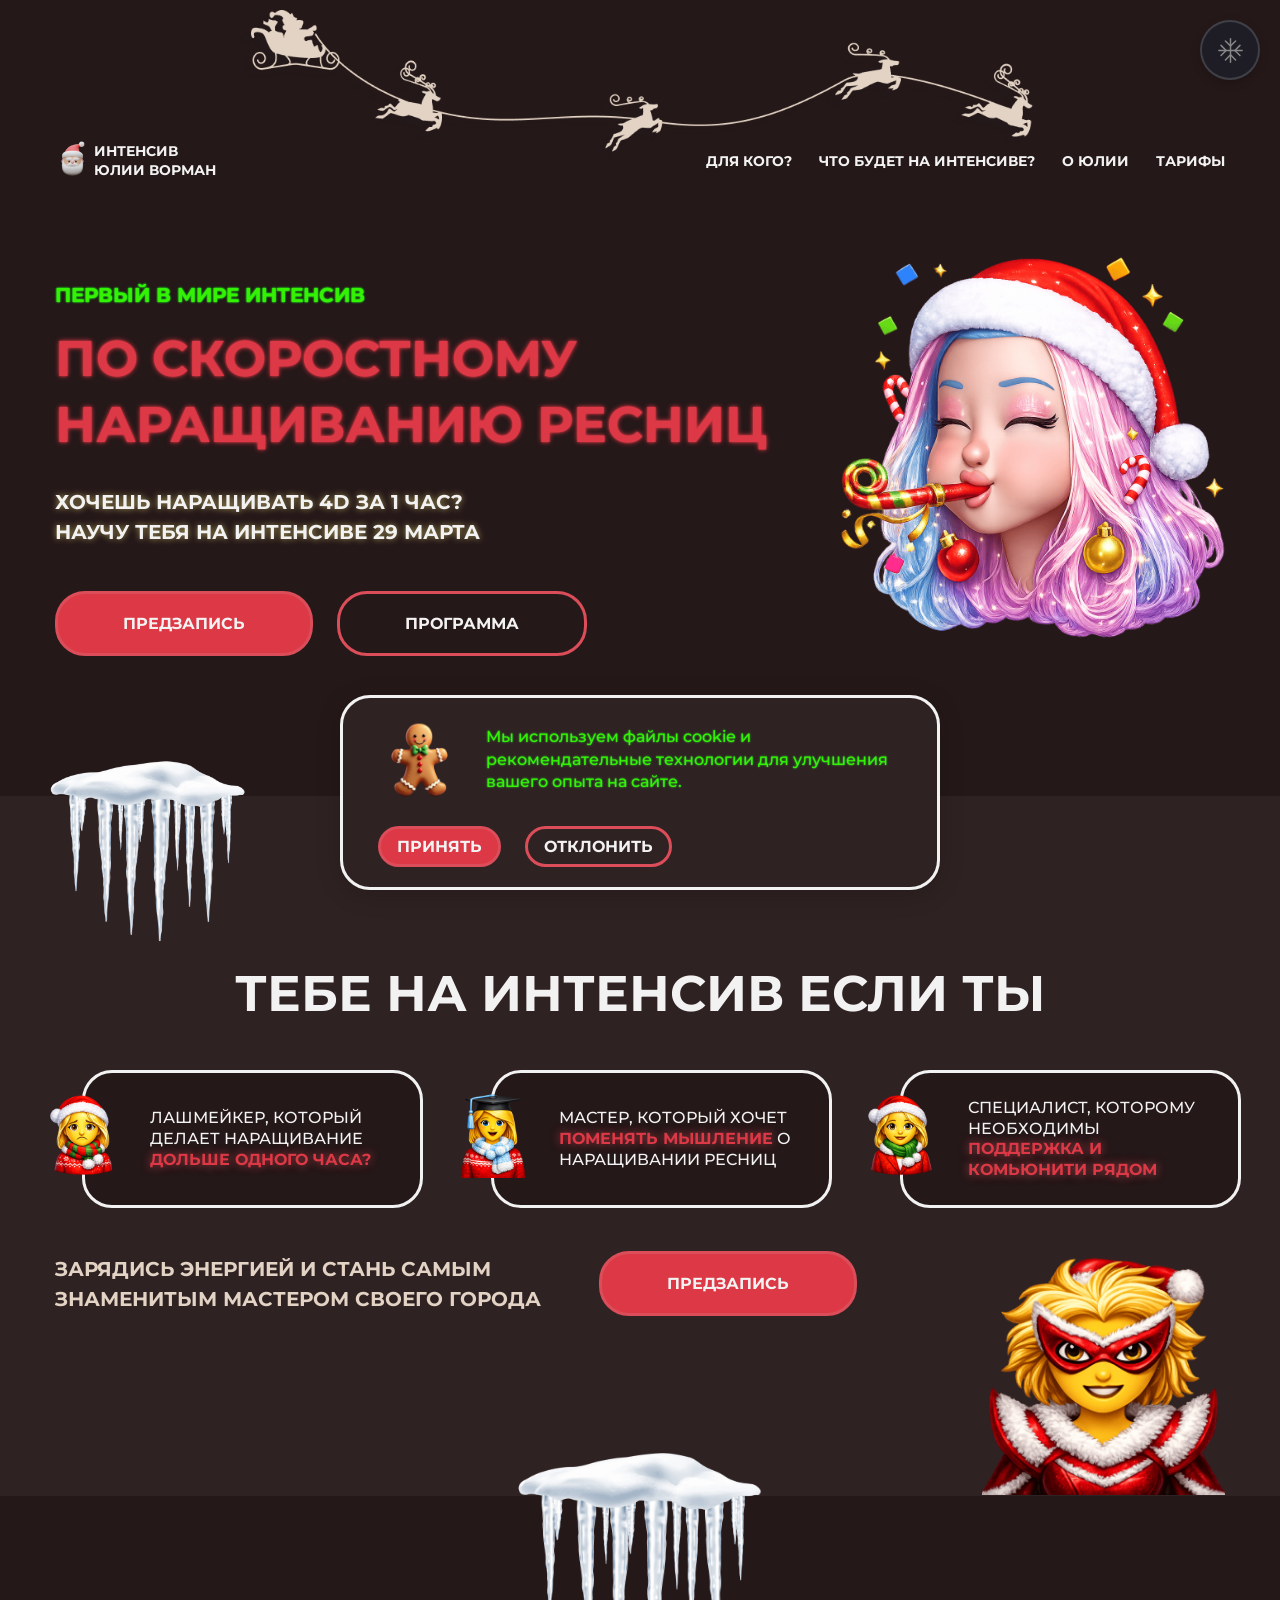
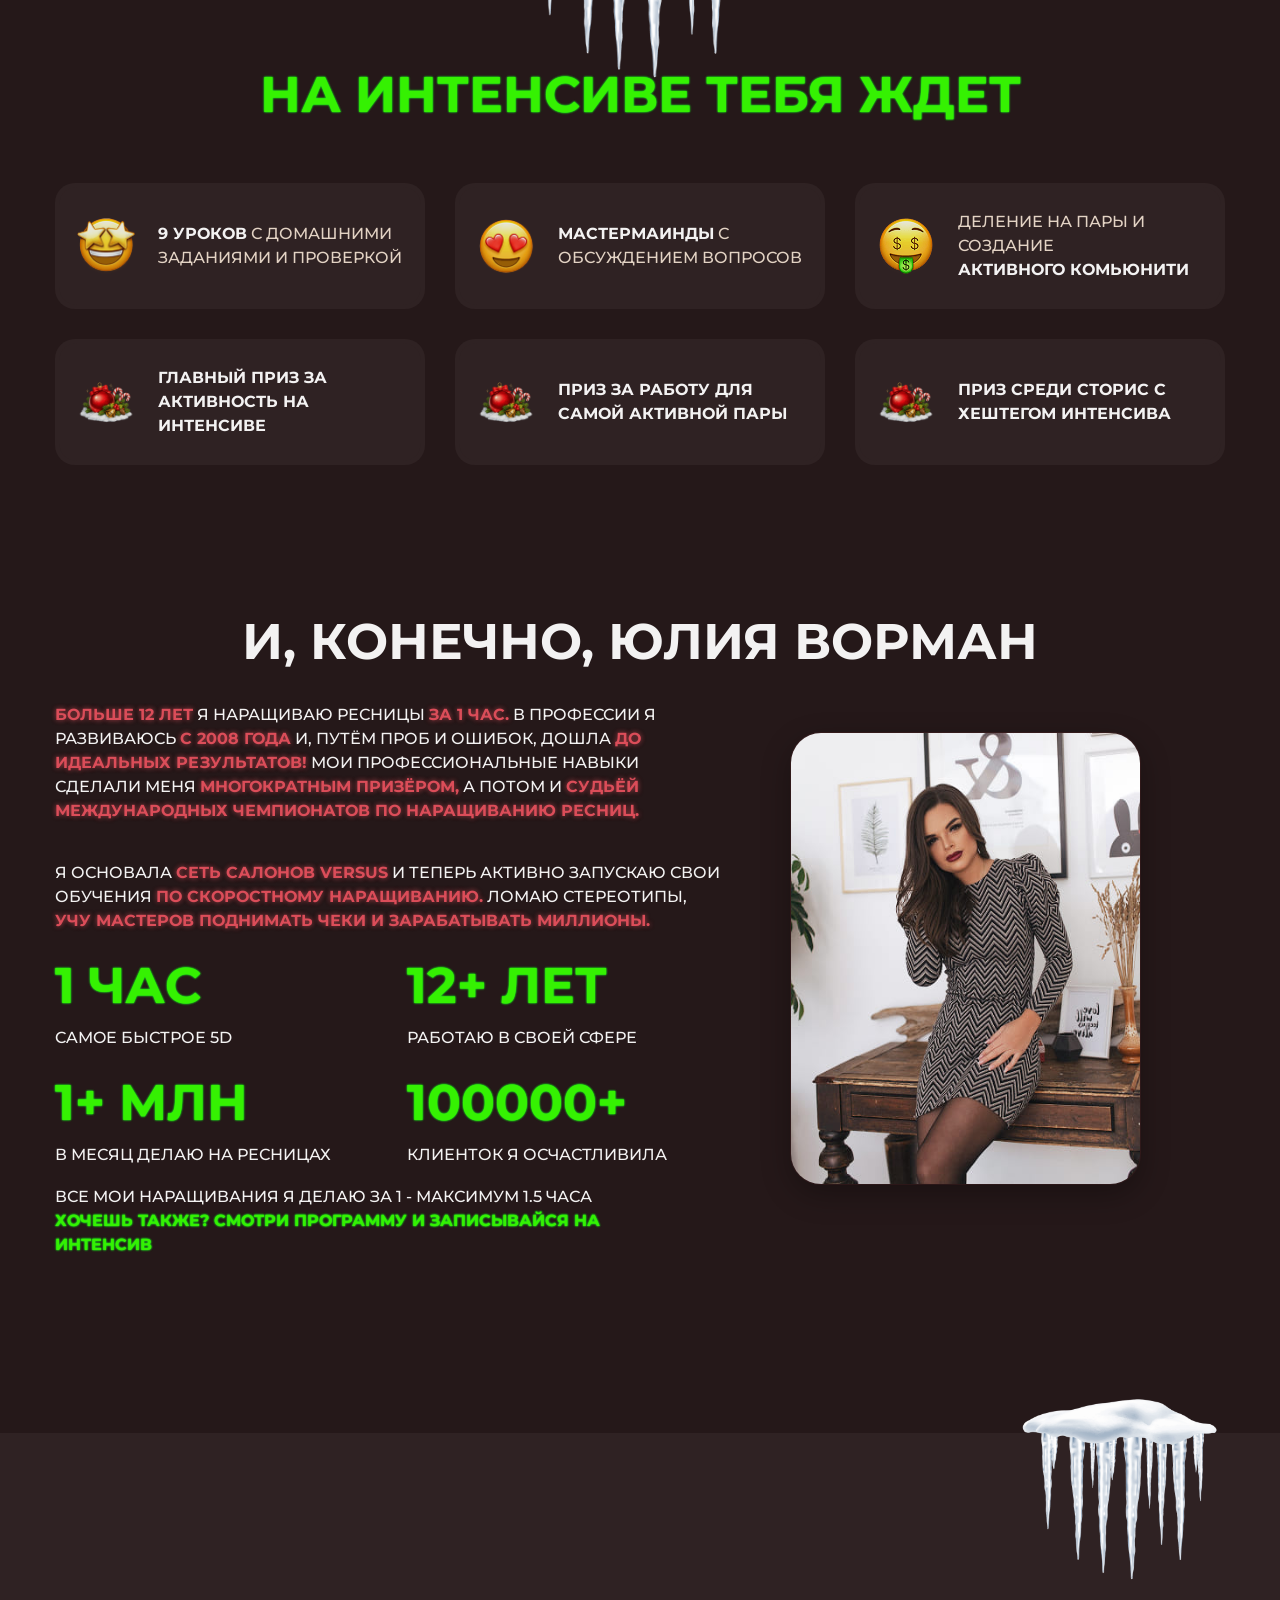
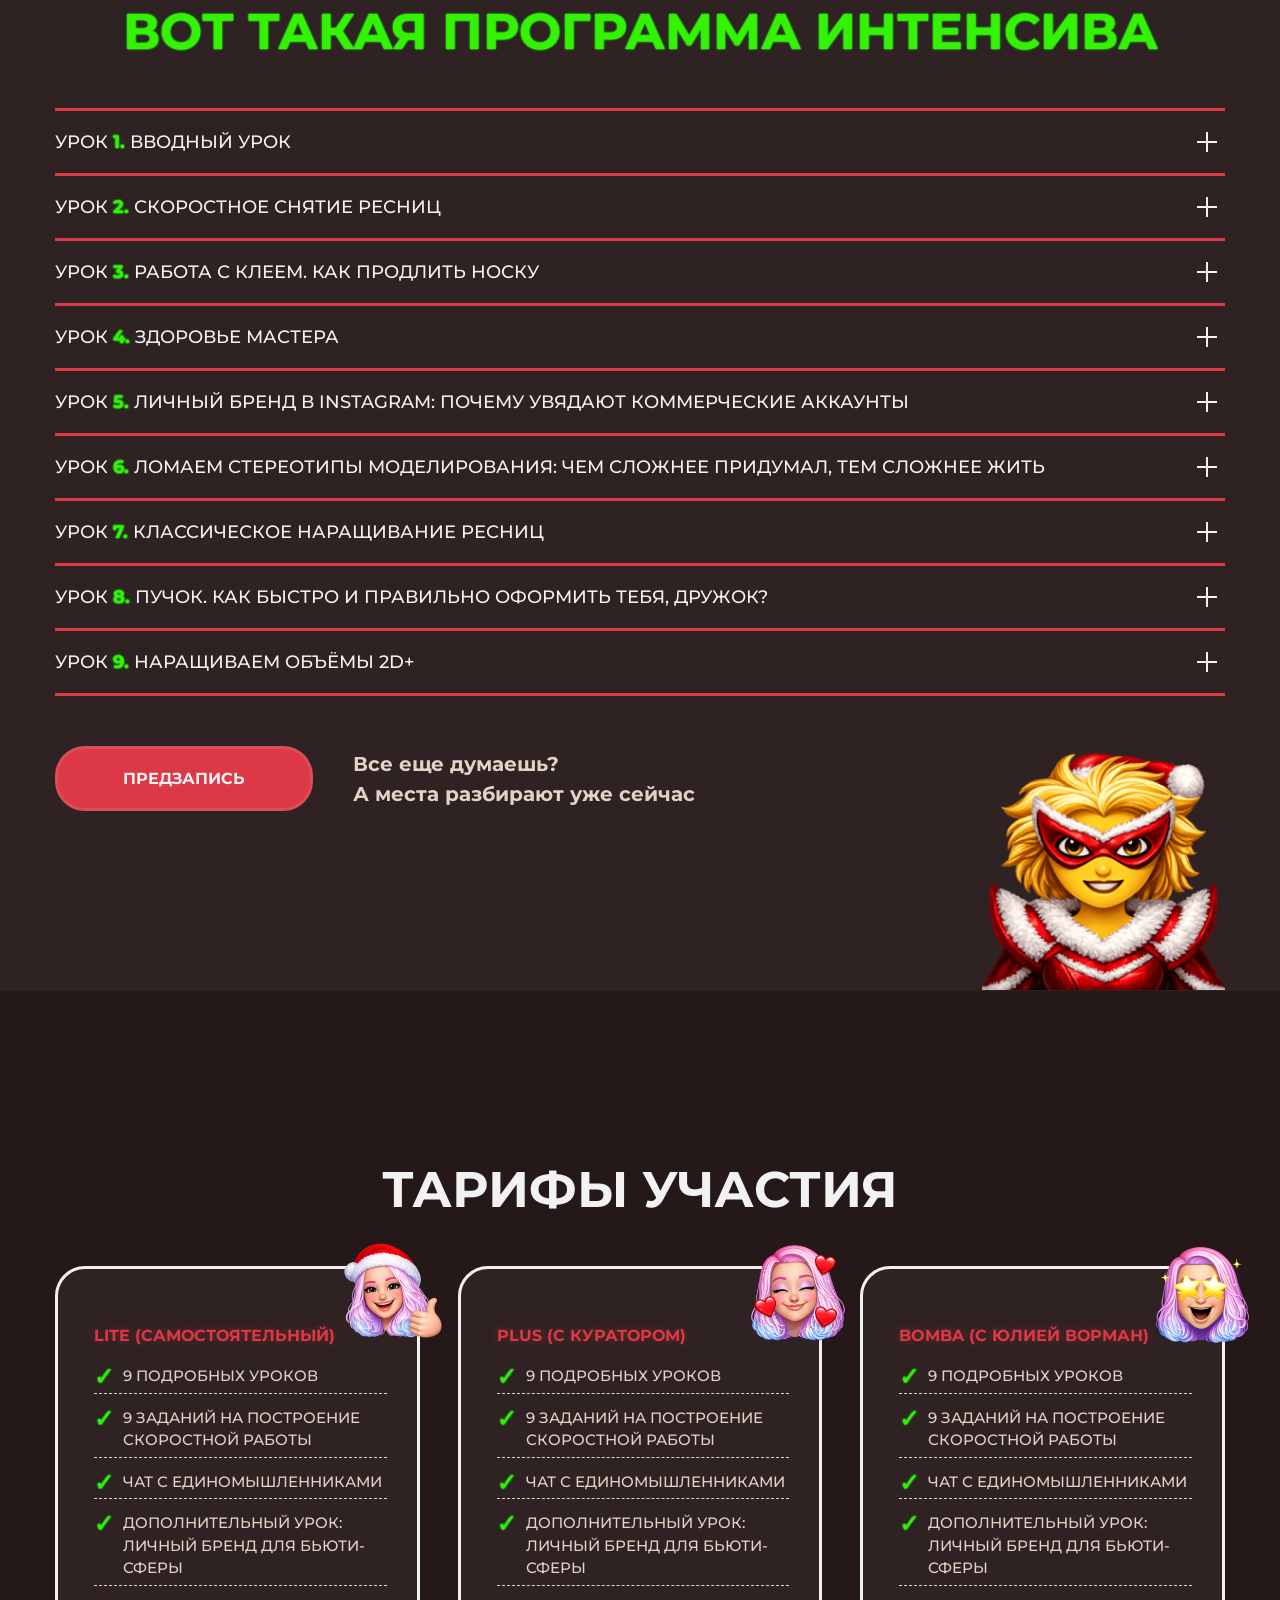
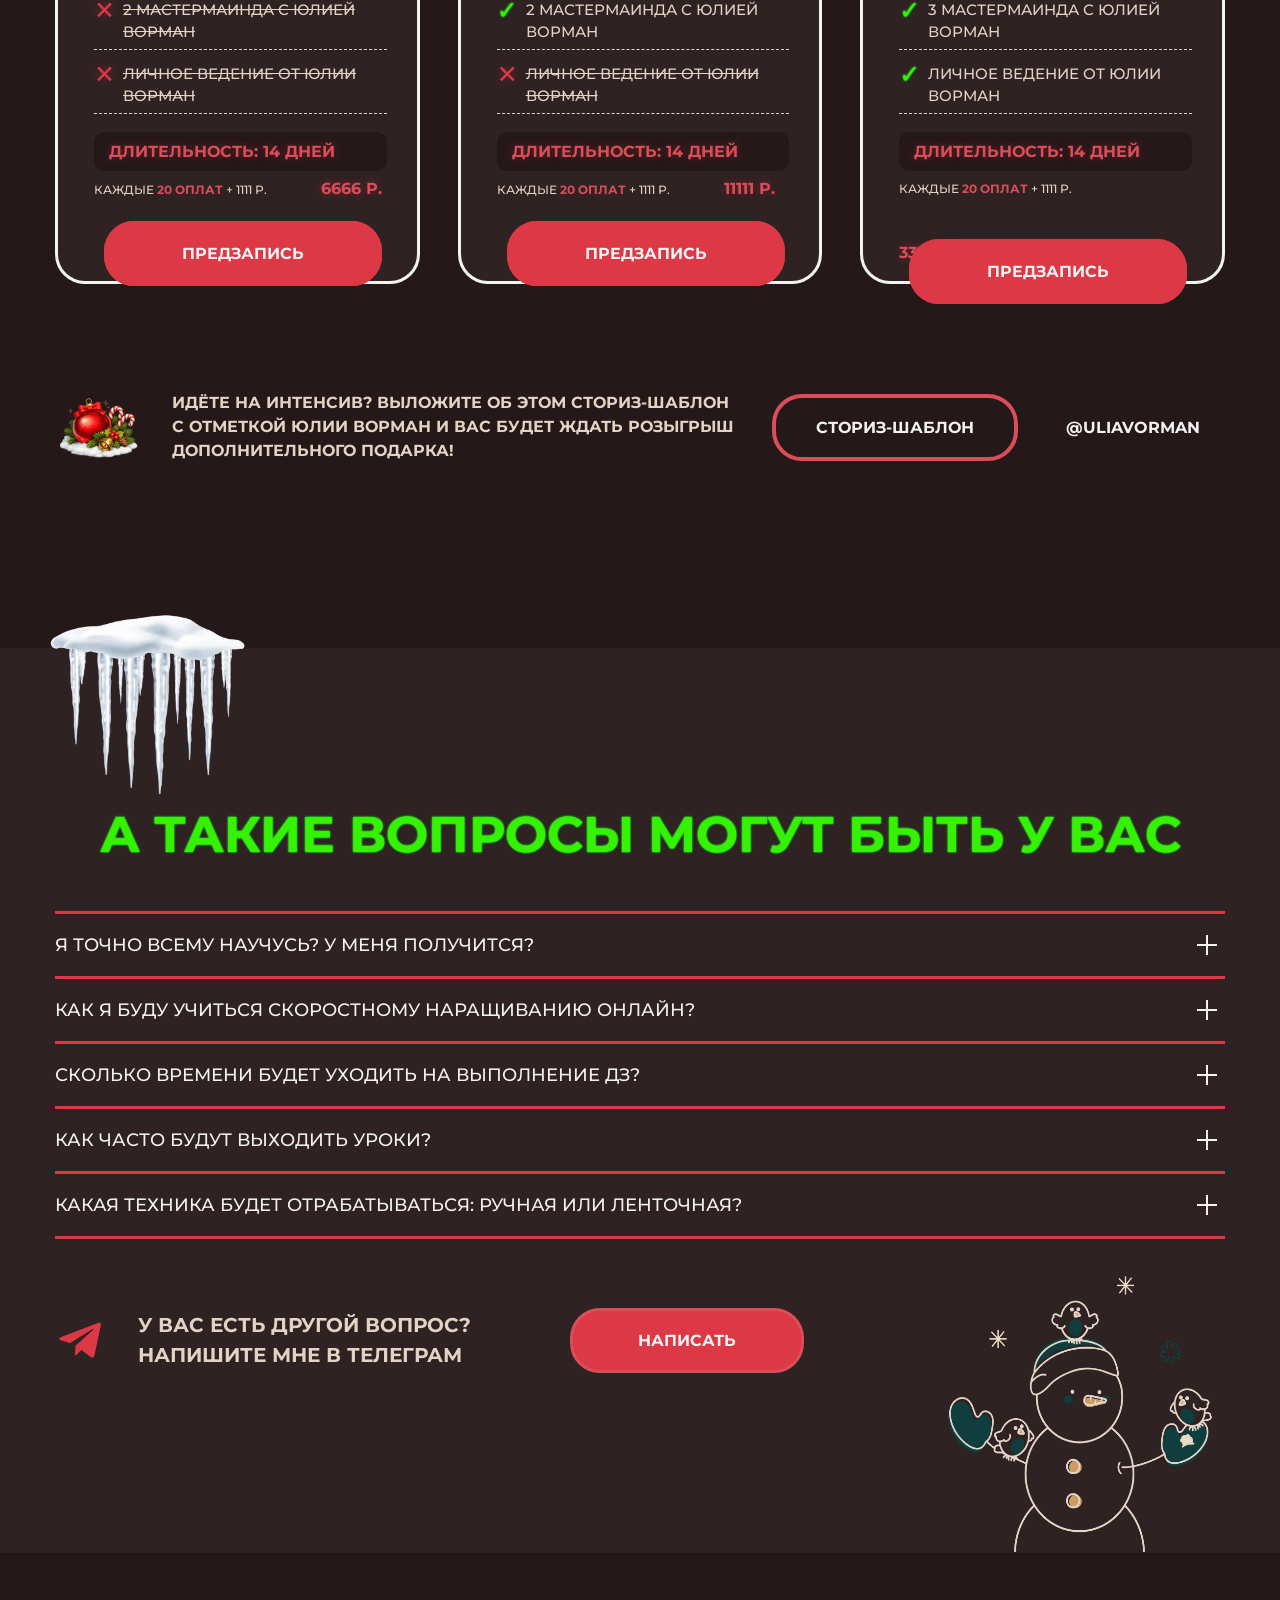
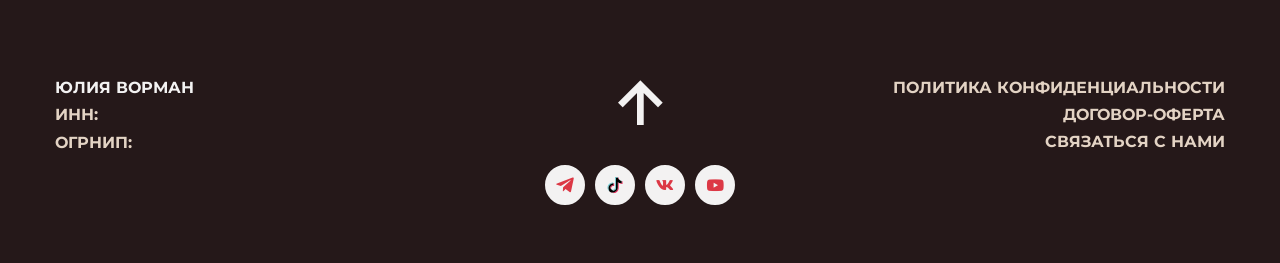
==== index.html @ aaf13f31 "Initial commit" ====
<!DOCTYPE html>
<html lang="ru">
<head>
    <meta charset="UTF-8">
    <meta name="viewport" content="width=device-width, initial-scale=1.0, viewport-fit=cover">

    <!-- Для iOS -->
    <meta name="apple-mobile-web-app-capable" content="yes">
    <meta name="apple-mobile-web-app-status-bar-style" content="black-translucent">
    
    <!-- Для Android -->
    <meta name="theme-color" content="#251819" media="(prefers-color-scheme: light)">
    <meta name="theme-color" content="#251819" media="(prefers-color-scheme: dark)">

    <title>Онлайн-интенсив по наращиванию ресниц</title>

    <!-- Favicon -->
    <link rel="icon" type="image/png" href="./images/icons/favicon-96x96.png" sizes="96x96" />
    <link rel="icon" type="image/svg+xml" href="./images/icons/favicon.svg" />
    <link rel="shortcut icon" href="./images/icons/favicon.ico" />
    <link rel="apple-touch-icon" sizes="180x180" href="./images/icons/apple-touch-icon.png" />
    <link rel="manifest" href="./images/icons/site.webmanifest" />

    <!-- Для иконок с сайта Boxicons -->
    <link href='https://unpkg.com/boxicons@2.1.4/css/boxicons.min.css' rel='stylesheet'>
    
    <!-- Подключенные файлы CSS -->
    <link rel="stylesheet" href="css/style.css">
    <link rel="stylesheet" href="css/media.css">
</head>
<body>

    <!-- Анимация загрузки -->
    <div class="preloader">
        <div class="mascara-container">
            
            <div class="mascara-bottle"></div>
            
            
            <div class="mascara-cap"></div>
            
            
            <div class="mascara-brush">
                <div class="brush-handle">
                    <div class="brush-head"></div>
                    <div class="brush-bristles"></div>
                </div>
            </div>
            
            
            <div class="mascara-drops">
                <div class="drop"></div>
                <div class="drop"></div>
                <div class="drop"></div>
            </div>
            
            
            <div class="loading-text">Наносим тушь...</div>
        </div>
    </div>

    <!-- Шапка -->
    <header class="header" id="header">
        <div class="container">

            <img src="./images/main/main_NEW_YEAR/santa_christmas.png" alt="Санта в пути на оленях" width="1030px" height="195px" loading="lazy" class="santa_christmas">

            <div class="header__wrapper">
                <div class="header__logo">

                    <a href="index.html">
                    <svg width="35" height="35" viewBox="0 0 24 24" fill="none" xmlns="http://www.w3.org/2000/svg" xmlns:xlink="http://www.w3.org/1999/xlink">
                        <rect width="24" height="24" fill="url(#pattern0_51_499)"/>
                            <defs>
                                <pattern id="pattern0_51_499" patternContentUnits="objectBoundingBox" width="1" height="1">
                                    <use xlink:href="#image0_51_499" transform="scale(0.001)"/>
                                </pattern>
                                <image id="image0_51_499" width="1000" height="1000" preserveAspectRatio="none" xlink:href="[data-uri]"/>
                            </defs>
                        </svg>
                    </a>

                    <a href="index.html" class="logo">Интенсив <br class="br"> Юлии Ворман</a>
                </div>

                <!-- Бургер-меню с SVG -->
                <button class="burger-menu" id="burgerMenu" aria-label="Открыть меню">
                    <!-- SVG для меню (бургер) -->
                    <svg class="burger-icon menu-icon" xmlns="http://www.w3.org/2000/svg" height="24" viewBox="0 -960 960 960" width="24">
                        <path d="M120-240v-80h720v80H120Zm0-200v-80h720v80H120Zm0-200v-80h720v80H120Z"/>
                    </svg>
                
                    <!-- SVG для закрытия (крестик) -->
                    <svg class="burger-icon close-icon" xmlns="http://www.w3.org/2000/svg" height="24" viewBox="0 -960 960 960" width="24">
                        <path d="m256-200-56-56 224-224-224-224 56-56 224 224 224-224 56 56-224 224 224 224-56 56-224-224-224 224Z"/>
                    </svg>
                </button>

                <nav class="nav">
                    <ul class="nav__menu">
                        <li class="nav__list"><a href="#for-whom" class="nav__item">Для кого?</a></li>
                        <li class="nav__list"><a href="#program" class="nav__item">Что будет на интенсиве?</a></li>
                        <li class="nav__list"><a href="#about" class="nav__item">О Юлии</a></li>
                        <li class="nav__list"><a href="#pricing" class="nav__item">Тарифы</a></li>
                    </ul>

                    <svg width="106" height="68" viewBox="0 0 106 68" fill="none" xmlns="http://www.w3.org/2000/svg" xmlns:xlink="http://www.w3.org/1999/xlink" class="girland_new_year">
                        <rect x="-5" y="14.8819" width="100" height="54.2" transform="rotate(-15 -5 14.8819)" fill="url(#pattern0_51_475)"/>
                        <defs>
                        <pattern id="pattern0_51_475" patternContentUnits="objectBoundingBox" width="1" height="1">
                        <use xlink:href="#image0_51_475" transform="scale(0.001 0.00184502)"/>
                        </pattern>
                        <image id="image0_51_475" width="1000" height="542" preserveAspectRatio="none" xlink:href="[data-uri]"/>
                        </defs>
                    </svg>
                </nav>
            </div>
        </div>
    </header>
        
    <!-- Главный экран -->
    <section class="banner">
        <div class="container">
            <div class="banner__info">
                <p class="banner__mini--title">Первый в мире интенсив</p>
                <h1 class="banner__title">По скоростному наращиванию ресниц</h1>
                <p class="banner__desc">Хочешь наращивать 4D за 1 час? Научу тебя на интенсиве 29 марта</p>
                <div class="btn__container">
                    <a href="#pricing" class="button" aria-label="Sign up">Предзапись</a>
                    <a href="#list__lessons" class="btn" aria-label="Program">Программа</a>
                </div>
            </div>

            <div class="banner__img">
                <img src="./images/main/main_NEW_YEAR/banner_new_year.png" alt="Happy__woman" class="images" width="1024" height="1024" loading="lazy">
            </div>
        </div>
    </section>

    <!-- Для кого? -->
    <section class="for-whom" id="for-whom">
        <div class="container">

            <img src="./images/main/main_NEW_YEAR/Icicle.png" alt="Свисающий лёд" width="1280" height="1187" loading="lazy" class="Icicle_banner">

            <div class="for-whom__content">
                <h2 class="for-whom__title">Тебе на интенсив если ты</h2>
                <div class="for-whom__content--item">
                
                    <!-- Карточка 1 -->
                    <div class="for-whom__card-wrapper">
                        <div class="for-whom__card">
                            <img src="./images/expectation/expectation_NEW_YEAR/woman_frowning.png" alt="Печальная девушка" class="for-whom__images" width="1024" height="1024" loading="lazy">
                            <p class="for-whom__desc">Лашмейкер, который делает наращивание <span class="for-whom__span">дольше одного часа?</span>
                            </p>
                        </div>
                    </div>

                    <!-- Карточка 2 -->
                    <div class="for-whom__card-wrapper">
                        <div class="for-whom__card">
                            <img src="./images/expectation/expectation_NEW_YEAR/woman_student.png" alt="Студентка" class="for-whom__images" width="1024" height="1024" loading="lazy">
                            <p class="for-whom__desc">Мастер, который хочет <span class="for-whom__span">поменять мышление</span> о наращивании ресниц
                            </p>
                        </div>
                    </div>

                    <!-- Карточка 3 -->
                    <div class="for-whom__card-wrapper">
                        <div class="for-whom__card">
                            <img src="./images/expectation/expectation_NEW_YEAR/woman_office-worker.png" alt="Девушка, работающая в офисе" class="for-whom__images" width="1024" height="1024" loading="lazy">
                            <p class="for-whom__desc">Специалист, которому необходимы <span  class="for-whom__span">поддержка и комьюнити рядом</span>
                            </p>
                        </div>
                    </div>
                </div>
            </div>

            <div class="for-whom__content--items">
                <p class="for-whom__text">Зарядись энергией и стань самым знаменитым мастером своего города</p>
                <a href="#pricing" class="button__for-whom" aria-label="Sign up">Предзапись</a>
                <img src="./images/main/main_NEW_YEAR/super_woman--winter.png" alt="Супер-девушка" class="super_woman-winter--images" loading="lazy" width="979" height="1024">
            </div>
        </div>
    </section>

    <!-- Что будет на интенсиве? -->
    <section class="program" id="program">
        <div class="container">

            <img src="./images/main/main_NEW_YEAR/Icicle.png" alt="Свисающий лёд" width="1280px" height="1187px" loading="lazy" class="Icicle">

            <div class="program__content">
                <h2 class="program__content--title">На интенсиве тебя ждет</h2>
            
                <!-- ВСЕ элементы в одной grid-сетке -->
                <div class="program__content--menu">
                    <!-- Смайлы -->
                    <div class="program__content--list">
                        <img src="./images/expectation/star_struck.png" alt="Смайлик со звёздочками вместо глаз" class="program__images" width="58" height="58" loading="lazy">
                        <p class="program__desc"><span class="program__span">9 уроков</span> с домашними заданиями и проверкой</p>
                    </div>

                    <div class="program__content--list">
                        <img src="./images/expectation/smiling_with-heart-eyes.png" alt="Смайлик с влюблёнными глазами" class="program__images" width="58" height="58" loading="lazy">
                        <p class="program__desc"><span class="program__span">Мастермаинды</span> с обсуждением вопросов</p>
                    </div>

                    <div class="program__content--list">
                        <img src="./images/expectation/money_mouth-face.png" alt="Смайлик с долларами в глазах" class="program__images" width="58" height="58" loading="lazy">
                        <p class="program__desc">Деление на пары и создание <span class="program__span">активного комьюнити</span></p>
                    </div>

                    <!-- Подарки -->
                    <div class="program__content--list">
                        <img src="./images/pricing_plans/pricing_plans_NEW_YEAR/Gift.png" alt="Коробка подарок" class="program__images" width="1024" height="1024" loading="lazy">
                        <p class="program__desc"><span class="program__span">Главный приз за активность на интенсиве</span></p>
                    </div>

                    <div class="program__content--list">
                        <img src="./images/pricing_plans/pricing_plans_NEW_YEAR/Gift.png" alt="Коробка подарок" class="program__images" width="1024" height="1024" loading="lazy">
                        <p class="program__desc"><span class="program__span">Приз за работу для <br>самой активной пары</span></p>
                    </div>

                    <div class="program__content--list">
                        <img src="./images/pricing_plans/pricing_plans_NEW_YEAR/Gift.png" alt="Коробка подарок" class="program__images" width="1024" height="1024" loading="lazy">
                        <p class="program__desc"><span class="program__span">Приз среди сторис с хештегом интенсива</span></p>
                    </div>
                </div>
            </div>
        </div>
    </section>

    <!-- О Юлии Ворман -->
    <section class="about">
        <div class="container">
            <div class="about__content" id="about">
                <h2 class="about__title">И, конечно, Юлия Ворман</h2>
                <p class="about__text"><span class="about__text--span">Больше 12 лет</span> я наращиваю ресницы <span class="about__text--span">за 1 час.</span> В профессии я развиваюсь <span class="about__text--span">с 2008 года</span> и, путём проб и ошибок, дошла <span class="about__text--span">до идеальных результатов!</span> Мои профессиональные навыки сделали меня <span class="about__text--span">многократным призёром,</span> а потом и <span class="about__text--span">судьёй международных чемпионатов по наращиванию ресниц.</span></p>

                <p class="about__text--item">Я основала <span class="about__text--item--span">сеть салонов VERSUS</span> и теперь активно запускаю свои обучения <span class="about__text--item--span">по скоростному наращиванию.</span> Ломаю стереотипы, <span class="about__text--item--span">учу мастеров поднимать чеки и зарабатывать миллионы.</span></p>

                <div class="indicators">
                    <div class="row">
                        <div class="indicator">
                            <h4 class="indicator_title">1 ЧАС</h4>
                            <p class="indicator_text">CAMOE БЫСТРОЕ 5D</p>
                        </div>
            
                        <div class="indicator">
                            <h4 class="indicator_title">12+ ЛЕТ</h4>
                            <p class="indicator_text">РАБОТАЮ В СВОЕЙ СФЕРЕ</p>
                        </div>
                    </div>
        
                    <div class="row">
                        <div class="indicator">
                            <h4 class="indicator_title">1+ МЛН</h4>
                            <p class="indicator_text">В МЕСЯЦ ДЕЛАЮ НА РЕСНИЦАХ</p>
                        </div>
            
                        <div class="indicator">
                            <h4 class="indicator_title">100000+</h4>
                            <p class="indicator_text">КЛИЕНТОК Я ОСЧАСТЛИВИЛА</p>
                        </div>
                    </div>
                </div>

                <p class="about__text--footer">Все мои наращивания я делаю за 1 - максимум 1.5 часа <span class="about__text--footer--span"><br>Хочешь также? Смотри программу и записывайся на интенсив</span></p>
            </div>
            <img src="./images/main/Maria_Lyadova.jpg" alt="Maria_Lyadova" class="about__main--images" width="399" height="491" loading="lazy">
        </div>
    </section>

    <!-- Лист уроков интенсива -->
    <section class="list__lessons">
        <div class="container">

            <img src="./images/main/main_NEW_YEAR/Icicle.png" alt="Свисающий лёд" width="1280" height="1187" loading="lazy" class="Icicle_lessons">

            <div class="list__lessons__content">
                <h2 class="list__lessons--title">Вот такая программа интенсива</h2>
            </div>

            <div class="accordion" id="list__lessons">
                
                <!-- Урок 1 -->
                <hr class="accordion-item1">
                <div class="accordion-item">
                    <input type="checkbox" id="lesson1" class="accordion-toggle">
                    <label for="lesson1" class="accordion-label">
                        <span class="lesson-title">Урок <span class="lesson--title--number">1.</span> Вводный урок</span>
                        <span class="icon"></span>
                    </label>
                    <div class="accordion-content">
                        <div class="content-wrapper">
                            <p>Проанализируем основные ошибки в оформлении профиля. <br>Научимся создавать качественную аватарку и понятную, привлекающую шапку. <br>Разберем, как организовать хайлайтсы, чтобы они работали на вас.</p>
                        </div>
                    </div>
                </div>
            
                <!-- Урок 2 -->
                <div class="accordion-item">
                    <input type="checkbox" id="lesson2" class="accordion-toggle">
                    <label for="lesson2" class="accordion-label">
                        <span class="lesson-title">Урок <span class="lesson--title--number">2.</span> Скоростное снятие ресниц</span>
                        <span class="icon"></span>
                    </label>
                    <div class="accordion-content">
                        <div class="content-wrapper">
                            <p>Изучим профессиональные средства для безопасного и быстрого снятия ресниц. <br>Освоим технику аккуратного удаления без повреждения натуральных ресниц. <br>Разберем алгоритм действий, который позволит тратить на процедуру минимум времени.</p>
                        </div>
                    </div>
                </div>
            
                <!-- Урок 3 -->
                <div class="accordion-item">
                    <input type="checkbox" id="lesson3" class="accordion-toggle">
                    <label for="lesson3" class="accordion-label">
                        <span class="lesson-title">Урок <span class="lesson--title--number">3.</span> Работа с клеем. Как продлить носку</span>
                        <span class="icon"></span>
                    </label>
                    <div class="accordion-content">
                        <div class="content-wrapper">
                            <p>Разберем виды клея: как выбрать идеальный состав под температуру и влажность в вашем кабинете. <br>Научимся правильной технике нанесения и дозировки клея, чтобы избежать склеек и обеспечить комфорт. <br>Изучим секреты подготовки натуральных ресниц, которые напрямую влияют на долговечность носки.</p>
                        </div>
                    </div>
                </div>
            
                <!-- Урок 4 -->
                <div class="accordion-item">
                    <input type="checkbox" id="lesson4" class="accordion-toggle">
                    <label for="lesson4" class="accordion-label">
                        <span class="lesson-title">Урок <span class="lesson--title--number">4.</span> Здоровье мастера</span>
                        <span class="icon"></span>
                    </label>
                    <div class="accordion-content">
                        <div class="content-wrapper">
                            <p>Составим эргономичное расписание, чтобы избежать выгорания и равномерно распределять нагрузку. <br>Разберем упражнения для разминки спины, шеи и кистей рук до, после и во время процедуры. <br>Поговорим о важности правильного освещения и организации рабочего места для сохранения зрения и осанки.</p>
                        </div>
                    </div>
                </div>
            
                <!-- Урок 5 -->
                <div class="accordion-item">
                    <input type="checkbox" id="lesson5" class="accordion-toggle">
                    <label for="lesson5" class="accordion-label">
                        <span class="lesson-title">Урок <span class="lesson--title--number">5.</span> Личный бренд В Instagram: почему увядают коммерческие аккаунты</span>
                        <span class="icon"></span>
                    </label>
                    <div class="accordion-content">
                        <div class="content-wrapper">
                            <p>Проанализируем главные ошибки: отсутствие личности в аккаунте и безликий контент. <br>Узнаем, как выстроить доверительные отношения с аудиторией через личную историю и экспертизу. <br>Научимся создавать контент-план, который отражает ваш уникальный подход к работе и привлекает идеальных клиентов.</p>
                        </div>
                    </div>
                </div>

                <!-- Урок 6 -->
                <div class="accordion-item">
                    <input type="checkbox" id="lesson6" class="accordion-toggle">
                    <label for="lesson6" class="accordion-label">
                        <span class="lesson-title">Урок <span class="lesson--title--number">6.</span> Ломаем стереотипы моделирования: чем сложнее придумал, тем сложнее жить</span>
                        <span class="icon"></span>
                    </label>
                    <div class="accordion-content">
                        <div class="content-wrapper">
                            <p>Убедимся, что красиво — не значит сложно: как простота в моделировании выигрывает у вычурных дизайнов. <br>Научимся работать с природными данными клиента, чтобы подчеркнуть достоинства, а не маскировать их. <br>Разберем несколько универсальных и эффектных моделей, которые экономят время и всегда смотрятся выигрышно.</p>
                        </div>
                    </div>
                </div>

                <!-- Урок 7 -->
                <div class="accordion-item">
                    <input type="checkbox" id="lesson7" class="accordion-toggle">
                    <label for="lesson7" class="accordion-label">
                        <span class="lesson-title">Урок <span class="lesson--title--number">7.</span> Классическое наращивание ресниц</span>
                        <span class="icon"></span>
                    </label>
                    <div class="accordion-content">
                        <div class="content-wrapper">
                            <p>Отточим идеальную технику изоляции: отработаем движения до автоматизма для безупречного результата. <br>Разберем правила подбора длины и толщины реснички под природные данные клиента. <br>Узнаем, как добиться максимальной чистоты и аккуратности в классическом наращивании, которая ценится больше всего.</p>
                        </div>
                    </div>
                </div>
            
                <!-- Урок 8 -->
                <div class="accordion-item">
                    <input type="checkbox" id="lesson8" class="accordion-toggle">
                    <label for="lesson8" class="accordion-label">
                        <span class="lesson-title">Урок <span class="lesson--title--number">8.</span> Пучок. Как быстро и правильно оформить тебя, дружок?</span>
                        <span class="icon"></span>
                    </label>
                    <div class="accordion-content">
                        <div class="content-wrapper">
                            <p>Освоим несколько техник быстрого формирования ровного и аккуратного пучка без растрепывания. <br>Разберем частые ошибки при работе с объемом, которые приводят к склейкам и дискомфорту. <br>Научимся правильно подбирать пучки по длине и изгибу для создания гармоничного и естественного взгляда.</p>
                        </div>
                    </div>
                </div>
            
                <!-- Урок 9 -->
                <div class="accordion-item">
                    <input type="checkbox" id="lesson9" class="accordion-toggle">
                    <label for="lesson9" class="accordion-label">
                        <span class="lesson-title">Урок <span class="lesson--title--number">9.</span> Наращиваем объёмы 2D+</span>
                        <span class="icon"></span>
                    </label>
                    <div class="accordion-content">
                        <div class="content-wrapper">
                            <p>Узнаем, как работать с несколькими ресничками одновременно, сохраняя идеальную изоляцию и легкость. <br>Разберем схемы постановки объемов для разных форм глаз, чтобы результат выглядел опрятно. <br>Научимся контролировать расход материалов и время процедуры, чтобы работа с объемами была рентабельной.</p>
                        </div>
                    </div>
                </div>
            </div>

            <div class="list__lessons__content--items">
                <a href="#pricing" class="button__for-whom" aria-label="Sign up">Предзапись</a>
                <p class="list__lessons__desc">Все еще думаешь? <br> А места разбирают уже сейчас</p>
                <img src="./images/main/main_NEW_YEAR/super_woman--winter.png" alt="Супер-девушка" class="super_woman-winter--images" loading="lazy" width="979" height="1024">
            </div>
        </div>
    </section>

    <!-- Тарифы -->
    <section class="pricing">
        <div class="container">
            <div class="pricing__content">
                <h2 class="pricing__title">Тарифы участия</h2>
            </div>
            <div class="pricing__content--item">
                <div class="pricing__content__card--wrapper">
                    <div class="pricing__content--card" id="pricing">
                        <h3 class="pricing__content__card--title">Lite (самостоятельный)</h3>
                        <p class="pricing__content--desc"><span class="pricing__content--span">✓</span> 9 подробных уроков</p>

                        <p class="pricing__content--desc"><span class="pricing__content--span">✓</span> 9 заданий на построение скоростной работы</p>

                        <p class="pricing__content--desc"><span class="pricing__content--span">✓</span> чат с единомышленниками</p>

                        <p class="pricing__content--desc"><span class="pricing__content--span">✓</span> дополнительный урок: личный бренд для бьюти-сферы</p>

                        <p class="pricing__content--desc"><span class="pricing__content--spans">✕</span> <s>2 мастермаинда с Юлией Ворман</s></p>

                        <p class="pricing__content--desc"><span class="pricing__content--spans">✕</span> <s>личное ведение от Юлии Ворман</s></p>

                        <p class="pricing__content--duration">Длительность: 14 дней</p>
                        <div class="pricing__price-block">
                            <p class="pricing__content--condition">Каждые <span class="pricing__content__condition--span"> 20 оплат</span> + 1111 Р.</p>
                            <p class="pricing__content--price"><strong>6666 Р.</strong></p>
                        </div>
                        <div class="pricing__button-spacer"><a href="pre_recording.html?tariff=lite" class="pricing__content--button" target="_blank">Предзапись</a></div>
                        <img src="./images/pricing_plans/pricing_plans_NEW_YEAR/woman_with-class-face.png" alt="woman_with-class-face" class="pricing__content--images" loading="lazy" width="1024" height="1024">
                    </div>

                    <div class="pricing__content--card">
                        <h3 class="pricing__content__card--title">Plus (с куратором)</h3>
                        <p class="pricing__content--desc"><span class="pricing__content--span">✓</span> 9 подробных уроков</p>

                        <p class="pricing__content--desc"><span class="pricing__content--span">✓</span> 9 заданий на построение скоростной работы</p>

                        <p class="pricing__content--desc"><span class="pricing__content--span">✓</span> чат с единомышленниками</p>

                        <p class="pricing__content--desc"><span class="pricing__content--span">✓</span> дополнительный урок: личный бренд для бьюти-сферы</p>

                        <p class="pricing__content--desc"><span class="pricing__content--span">✓</span> 2 мастермаинда с Юлией Ворман</p>

                        <p class="pricing__content--desc"><span class="pricing__content--spans">✕</span> <s>личное ведение от Юлии Ворман</s></p>

                        <p class="pricing__content--duration">Длительность: 14 дней</p>
                        <div class="pricing__price-block">
                            <p class="pricing__content--condition">Каждые <span class="pricing__content__condition--span"> 20 оплат</span> + 1111 Р.</p>
                            <p class="pricing__content--price"><strong>11111 Р.</strong></p>
                        </div>
                        <div class="pricing__button-spacer"><a href="pre_recording.html?tariff=plus" class="pricing__content--button" target="_blank">Предзапись</a></div>
                        <img src="./images/pricing_plans/pricing_plans_NEW_YEAR/woman_with-heart-eyes.png" alt="woman_with-heart-eyes" class="pricing__content--images" loading="lazy" width="1024" height="1024">
                    </div>

                    <div class="pricing__content--card">
                        <h3 class="pricing__content__card--title">Bomba (с Юлией Ворман)</h3>
                        <p class="pricing__content--desc"><span class="pricing__content--span">✓</span> 9 подробных уроков</p>

                        <p class="pricing__content--desc"><span class="pricing__content--span">✓</span> 9 заданий на построение скоростной работы</p>

                        <p class="pricing__content--desc"><span class="pricing__content--span">✓</span> чат с единомышленниками</p>

                        <p class="pricing__content--desc"><span class="pricing__content--span">✓</span> дополнительный урок: личный бренд для бьюти-сферы</p>

                        <p class="pricing__content--desc"><span class="pricing__content--span">✓</span> 3 мастермаинда с Юлией Ворман</p>

                        <p class="pricing__content--desc"><span class="pricing__content--span">✓</span> личное ведение от Юлии Ворман</p>

                        <p class="pricing__content--duration">Длительность: 14 дней<p>
                        <div class="pricing__price-block">
                            <p class="pricing__content--condition">Каждые <span class="pricing__content__condition--span"> 20 оплат</span> + 1111 Р.</p>
                            <p class="pricing__content--price"><strong>33333 Р.</strong></p>
                        </div>
                        <div class="pricing__button-spacer"><a href="pre_recording.html?tariff=bomba" class="pricing__content--button" target="_blank">Предзапись</a></div>
    
                        <img src="./images/pricing_plans/pricing_plans_NEW_YEAR/woman_with-star_stuck-face.png" alt="woman_with-star_stuck-face" class="pricing__content--images" loading="lazy" width="1024" height="1024">
                    </div>
                </div>
            </div>
            <div class="pricing__content--stories">
                <img src="./images/pricing_plans/pricing_plans_NEW_YEAR/Gift.png" alt="Gift" class="pricing__content__images--gift" loading="lazy"
                width="1024" height="1024">
                <p class="pricing__content__stories--text">Идёте на интенсив? Выложите об этом сториз-шаблон с отметкой Юлии Ворман и вас будет ждать розыгрыш дополнительного подарка!</p>
                
                <div class="container__stories">
                    <a href="https://vk.com/uliavorman" class="btn__stories" aria-label="Stories-pattern" target="_blank">сториз-шаблон</a>
                    <a href="https://web.telegram.org/a/#382155805" class="short__name" target="_blank">@ULIAVORMAN</a>
                </div>
            </div>
        </div>
    </section>

    <!-- А такие вопросы могут возникнуть у вас -->
    <section class="questions">
        <div class="container">

            <img src="./images/main/main_NEW_YEAR/Icicle.png" alt="Свисающий лёд" width="1280" height="1187" loading="lazy" class="Icicle_questions">

            <div class="questions__content">
                <h2 class="questions__title">А такие вопросы могут быть у вас</h2>
            </div>

            <div class="questions__accordion" id="list__questions">
                
                <!-- Вопрос 1 -->
                <hr class="accordion-item1">
                <div class="accordion-item">
                    <input type="checkbox" id="question1" class="accordion-toggle">
                    <label for="question1" class="accordion-label">
                        <span class="question-title">Я точно всему научусь? У меня получится?</span>
                        <span class="icon"></span>
                    </label>
                    <div class="accordion-content">
                        <div class="content-wrapper">
                            <p>Да, конечно, если будешь выполнять все домашние задания в моменте, так же будешь действовать всем указаниям, потому что все очень важно. Так же мы поможем и направим для поисков своего предназначения с помощью нашего ведущего астролога.</p>
                        </div>
                    </div>
                </div>
            
                <!-- Вопрос 2 -->
                <div class="accordion-item">
                    <input type="checkbox" id="question2" class="accordion-toggle">
                    <label for="question2" class="accordion-label">
                        <span class="question-title">Как я буду учиться скоростному наращиванию онлайн?</span>
                        <span class="icon"></span>
                    </label>
                    <div class="accordion-content">
                        <div class="content-wrapper">
                            <p>Обучение проходит онлайн в личном кабинете: изучаешь уроки, выполняешь практические задания на моделях и отправляешь нам на проверку. Мы даем обратную связь, исправляем ошибки и помогаем на каждом этапе. Для результата важно следовать рекомендациям и делать задания вовремя. Дополнительно поддержим твое развитие через консультации астролога для раскрытия потенциала.</p>
                        </div>
                    </div>
                </div>
            
                <!-- Вопрос 3 -->
                <div class="accordion-item">
                    <input type="checkbox" id="question3" class="accordion-toggle">
                    <label for="question3" class="accordion-label">
                        <span class="question-title">Сколько времени будет уходить на выполнение дз?</span>
                        <span class="icon"></span>
                    </label>
                    <div class="accordion-content">
                        <div class="content-wrapper">
                            <p>На каждый урок, для выполнения дз будут предоставлены сутки.</p>
                        </div>
                    </div>
                </div>
            
                <!-- Вопрос 4 -->
                <div class="accordion-item">
                    <input type="checkbox" id="question4" class="accordion-toggle">
                    <label for="question4" class="accordion-label">
                        <span class="question-title">Как часто будут выходить уроки?</span>
                        <span class="icon"></span>
                    </label>
                    <div class="accordion-content">
                        <div class="content-wrapper">
                            <p>Каждый урок будет выходить в 12:00 (мск) Каждый день.</p>
                        </div>
                    </div>
                </div>
            
                <!-- Вопрос 5 -->
                <div class="accordion-item">
                    <input type="checkbox" id="question5" class="accordion-toggle">
                    <label for="question5" class="accordion-label">
                        <span class="question-title">Какая техника будет отрабатываться: ручная или ленточная?</span>
                        <span class="icon"></span>
                    </label>
                    <div class="accordion-content">
                        <div class="content-wrapper">
                            <p>Отрабатывается ручная техника — это золотой стандарт для качественного и долговечного наращивания. Ленточная техника (пучками) изучается отдельно как дополнительный навык, но в основе обучения — мастерство ручного Volume. Такой подход гарантирует безупречный результат и профессиональный рост.</p>
                        </div>
                    </div>
                </div>
            </div>
            <div class="for-whom__content--items">
                <a href="https://web.telegram.org/a/#382155805" target="_blank"><i class='bx bxl-telegram'></i></a>
                <p class="questions__text">У вас есть другой вопрос? Напишите мне в телеграм</p>
                <a href="https://web.telegram.org/a/#382155805" class="button__for-whom" aria-label="Write" target="_blank">Написать</a>
                <img src="./images/main/main_NEW_YEAR/Snowman.png" alt="Снеговик" class="Snowman--images" loading="lazy" width="592" height="559">
            </div>
        </div>
    </section>

    <!-- Подвал -->
    <footer class="footer">
        <div class="container">
            <div class="footer__content">
                <!-- Левый блок -->
                <div class="footer__content--item">
                    <a href="index.html" class="footer__logo">Юлия Ворман</a>
                    <p class="inn">ИНН:</p>
                    <p class="ORRNIP">ОГРНИП:</p>
                </div>

                <!-- Центральный блок со стрелкой и иконками -->
                <div class="footer__center">
                    <!-- Стрелка вверх -->
                    <div class="up__button">
                        <a href="#header" class="up__link">
                            <i class='bx bx-up-arrow-alt'></i>
                        </a>
                    </div>
                
                    <!-- Иконки соцсетей -->
                    <div class="social__icons">
                        <a href="https://web.telegram.org/a/#382155805" class="telegram" target="_blank">
                            <?xml version="1.0" encoding="utf-8"?><!-- Uploaded to: SVG Repo, www.svgrepo.com, Generator: SVG Repo Mixer Tools -->
                            <svg fill="#DC3845" width="20px" height="20px" viewBox="0 0 32 32" xmlns="http://www.w3.org/2000/svg">
                                <path d="M29.919 6.163l-4.225 19.925c-0.319 1.406-1.15 1.756-2.331 1.094l-6.438-4.744-3.106 2.988c-0.344 0.344-0.631 0.631-1.294 0.631l0.463-6.556 11.931-10.781c0.519-0.462-0.113-0.719-0.806-0.256l-14.75 9.288-6.35-1.988c-1.381-0.431-1.406-1.381 0.288-2.044l24.837-9.569c1.15-0.431 2.156 0.256 1.781 2.013z"/>
                            </svg>
                        </a>

                        <a href="https://www.tiktok.com/@ulia_vorman?_t=ZS-8zpLGeSIM48&_r=1" class="tik_tok" target="_blank">
                            <?xml version="1.0" encoding="utf-8"?><!-- Uploaded to: SVG Repo, www.svgrepo.com, Generator: SVG Repo Mixer Tools -->
                            <svg width="20px" height="20px" viewBox="0 0 32 32" fill="none" xmlns="http://www.w3.org/2000/svg">
                                <path d="M8.45095 19.7926C8.60723 18.4987 9.1379 17.7743 10.1379 17.0317C11.5688 16.0259 13.3561 16.5948 13.3561 16.5948V13.2197C13.7907 13.2085 14.2254 13.2343 14.6551 13.2966V17.6401C14.6551 17.6401 12.8683 17.0712 11.4375 18.0775C10.438 18.8196 9.90623 19.5446 9.7505 20.8385C9.74562 21.5411 9.87747 22.4595 10.4847 23.2536C10.3345 23.1766 10.1815 23.0889 10.0256 22.9905C8.68807 22.0923 8.44444 20.7449 8.45095 19.7926ZM22.0352 6.97898C21.0509 5.90039 20.6786 4.81139 20.5441 4.04639H21.7823C21.7823 4.04639 21.5354 6.05224 23.3347 8.02482L23.3597 8.05134C22.8747 7.7463 22.43 7.38624 22.0352 6.97898ZM28 10.0369V14.293C28 14.293 26.42 14.2312 25.2507 13.9337C23.6179 13.5176 22.5685 12.8795 22.5685 12.8795C22.5685 12.8795 21.8436 12.4245 21.785 12.3928V21.1817C21.785 21.6711 21.651 22.8932 21.2424 23.9125C20.709 25.246 19.8859 26.1212 19.7345 26.3001C19.7345 26.3001 18.7334 27.4832 16.9672 28.28C15.3752 28.9987 13.9774 28.9805 13.5596 28.9987C13.5596 28.9987 11.1434 29.0944 8.96915 27.6814C8.49898 27.3699 8.06011 27.0172 7.6582 26.6277L7.66906 26.6355C9.84383 28.0485 12.2595 27.9528 12.2595 27.9528C12.6779 27.9346 14.0756 27.9528 15.6671 27.2341C17.4317 26.4374 18.4344 25.2543 18.4344 25.2543C18.5842 25.0754 19.4111 24.2001 19.9423 22.8662C20.3498 21.8474 20.4849 20.6247 20.4849 20.1354V11.3475C20.5435 11.3797 21.2679 11.8347 21.2679 11.8347C21.2679 11.8347 22.3179 12.4734 23.9506 12.8889C25.1204 13.1864 26.7 13.2483 26.7 13.2483V9.91314C27.2404 10.0343 27.7011 10.0671 28 10.0369Z" fill="#EE1D52"/>
                                <path d="M26.7009 9.91314V13.2472C26.7009 13.2472 25.1213 13.1853 23.9515 12.8879C22.3188 12.4718 21.2688 11.8337 21.2688 11.8337C21.2688 11.8337 20.5444 11.3787 20.4858 11.3464V20.1364C20.4858 20.6258 20.3518 21.8484 19.9432 22.8672C19.4098 24.2012 18.5867 25.0764 18.4353 25.2553C18.4353 25.2553 17.4337 26.4384 15.668 27.2352C14.0765 27.9539 12.6788 27.9357 12.2604 27.9539C12.2604 27.9539 9.84473 28.0496 7.66995 26.6366L7.6591 26.6288C7.42949 26.4064 7.21336 26.1717 7.01177 25.9257C6.31777 25.0795 5.89237 24.0789 5.78547 23.7934C5.78529 23.7922 5.78529 23.791 5.78547 23.7898C5.61347 23.2937 5.25209 22.1022 5.30147 20.9482C5.38883 18.9122 6.10507 17.6625 6.29444 17.3494C6.79597 16.4957 7.44828 15.7318 8.22233 15.0919C8.90538 14.5396 9.6796 14.1002 10.5132 13.7917C11.4144 13.4295 12.3794 13.2353 13.3565 13.2197V16.5948C13.3565 16.5948 11.5691 16.028 10.1388 17.0317C9.13879 17.7743 8.60812 18.4987 8.45185 19.7926C8.44534 20.7449 8.68897 22.0923 10.0254 22.991C10.1813 23.0898 10.3343 23.1775 10.4845 23.2541C10.7179 23.5576 11.0021 23.8221 11.3255 24.0368C12.631 24.8632 13.7249 24.9209 15.1238 24.3842C16.0565 24.0254 16.7586 23.2167 17.0842 22.3206C17.2888 21.7611 17.2861 21.1978 17.2861 20.6154V4.04639H20.5417C20.6763 4.81139 21.0485 5.90039 22.0328 6.97898C22.4276 7.38624 22.8724 7.7463 23.3573 8.05134C23.5006 8.19955 24.2331 8.93231 25.1734 9.38216C25.6596 9.61469 26.1722 9.79285 26.7009 9.91314Z" fill="#000000"/>
                                <path d="M4.48926 22.7568V22.7594L4.57004 22.9784C4.56076 22.9529 4.53074 22.8754 4.48926 22.7568Z" fill="#69C9D0"/>
                                <path d="M10.5128 13.7916C9.67919 14.1002 8.90498 14.5396 8.22192 15.0918C7.44763 15.7332 6.79548 16.4987 6.29458 17.354C6.10521 17.6661 5.38897 18.9168 5.30161 20.9528C5.25223 22.1068 5.61361 23.2983 5.78561 23.7944C5.78543 23.7956 5.78543 23.7968 5.78561 23.798C5.89413 24.081 6.31791 25.0815 7.01191 25.9303C7.2135 26.1763 7.42963 26.4111 7.65924 26.6334C6.92357 26.1457 6.26746 25.5562 5.71236 24.8839C5.02433 24.0451 4.60001 23.0549 4.48932 22.7626C4.48919 22.7605 4.48919 22.7584 4.48932 22.7564V22.7527C4.31677 22.2571 3.95431 21.0651 4.00477 19.9096C4.09213 17.8736 4.80838 16.6239 4.99775 16.3108C5.4985 15.4553 6.15067 14.6898 6.92509 14.0486C7.608 13.4961 8.38225 13.0567 9.21598 12.7484C9.73602 12.5416 10.2778 12.3891 10.8319 12.2934C11.6669 12.1537 12.5198 12.1415 13.3588 12.2575V13.2196C12.3808 13.2349 11.4148 13.4291 10.5128 13.7916Z" fill="#69C9D0"/>
                                <path d="M20.5438 4.04635H17.2881V20.6159C17.2881 21.1983 17.2881 21.76 17.0863 22.3211C16.7575 23.2167 16.058 24.0253 15.1258 24.3842C13.7265 24.923 12.6326 24.8632 11.3276 24.0368C11.0036 23.823 10.7187 23.5594 10.4844 23.2567C11.5962 23.8251 12.5913 23.8152 13.8241 23.341C14.7558 22.9821 15.4563 22.1734 15.784 21.2774C15.9891 20.7178 15.9864 20.1546 15.9864 19.5726V3H20.4819C20.4819 3 20.4315 3.41188 20.5438 4.04635ZM26.7002 8.99104V9.9131C26.1725 9.79263 25.6609 9.61447 25.1755 9.38213C24.2352 8.93228 23.5026 8.19952 23.3594 8.0513C23.5256 8.1559 23.6981 8.25106 23.8759 8.33629C25.0192 8.88339 26.1451 9.04669 26.7002 8.99104Z" fill="#69C9D0"/>
                            </svg>
                        </a>

                        <a href="https://vk.com/uliavorman" class="vk" target="_blank">
                            <i class='bx bxl-vk'></i>
                        </a>

                        <a href="https://www.youtube.com/@uliavorman" class="youtube" target="_blank">
                            <i class='bx bxl-youtube'></i>
                        </a>
                    </div>
                </div>

                <!-- Правый блок -->
                <div class="footer__contracts">
                    <a href="index.html" class="political__confidencial">Политика конфиденциальности</a>
                    <a href="index.html" class="oferta">Договор-оферта</a>
                    <a href="index.html" class="hire__me">Связаться с нами</a>
                </div>
            </div>
        </div>
    </footer>

    <!-- Файлы Cookie -->
    <input type="checkbox" id="cookie-toggle" class="cookie-toggle">
    
    <div class="cookie__notifications">
        <div class="container">
            <div class="cookie__content">
                <img src="./images/icons/cookie.png" alt="Пряничный человек" class="cookie_man" width="360" height="360" loading="lazy">
                <p class="cookie__text">Мы используем файлы cookie и рекомендательные технологии для улучшения вашего опыта на сайте.</p>
            </div>
            
            <div class="cookie__container--label">
                <label for="cookie-toggle" class="cookie__accept">Принять</label>
                <label for="cookie-toggle" class="cookie__decline">Отклонить</label>
            </div>
        </div>
    </div>

    <!-- СНЕГ -->
    <input type="checkbox" id="snowToggle" class="snow-checkbox">
    <div class="snow-toggle-btn">
        <label for="snowToggle" class="snowflake-icon">
            <svg width="28" height="28" viewBox="0 0 24 24" fill="none" xmlns="http://www.w3.org/2000/svg" class="snowflake-svg">
                <path d="M11.9999 4L11.9999 20" stroke="currentColor" stroke-linecap="round" stroke-linejoin="round"/>
                <path d="M19.9999 12H3.99991" stroke="currentColor" stroke-linecap="round" stroke-linejoin="round"/>
                <path d="M18.4999 8.4856L14.9999 11.9856L18.4999 15.4856" stroke="currentColor" stroke-linecap="round" stroke-linejoin="round"/>
                <path d="M5.49991 15.4856L8.99991 11.9856L5.49991 8.4856" stroke="currentColor" stroke-linecap="round" stroke-linejoin="round"/>
                <path d="M15.4999 18.4856L11.9999 14.9856L8.49991 18.4856" stroke="currentColor" stroke-linecap="round" stroke-linejoin="round"/>
                <path d="M8.49991 5.4856L11.9999 8.9856L15.4999 5.4856" stroke="currentColor" stroke-linecap="round" stroke-linejoin="round"/>
            </svg>
        </label>
    </div>

    <!-- Контейнер для снежинок -->
    <div class="snow-container"></div>

    <script src="./js/script.js"></script>
</body>
</html>
---- css/style.css ----
/* Сброс всех стилей, которые идут по умолчанию */
@import "./reset.css";

/* * {
    outline: 4px solid green !important;
} */

/* Объявление переменной root для свойств */
:root {
    --first-color: #DC3845;

    --first-color-dark: #DB4D59;

    --title-color-dark: #F3F2F2;

    --text-color-dark: #E3D3C4;

    --green-color: #35F102;

    --body-color-dark: #251819;

    --container-color-dark: #2F2223;

    --secondary-color: #FFFFFF;

    --border-radius: 30px;

    --transition: 0.3s ease;

    --prefers-color-scheme: #000000;

    --font-family: 'Montserrat', system-ui, sans-serif;

    --background-color-card: #F2EEF7;

    --input-color: #F8F1FF;

    --border-radius-btn-register-login: 7px;

    --snowflake-color: #4D8AFF;
}

/* Подключение шрифта "Montserrat" */
@font-face {
	font-family: 'Montserrat';
	src: url('../fonts/Montserrat/Montserrat-Medium.woff2') format('woff2');
	font-weight: 500;
	font-style: normal;
	font-display: swap;
}

@font-face {
	font-family: 'Montserrat';
	src: url('../fonts/Montserrat/Montserrat-Bold.woff2') format('woff2');
	font-weight: 700;
	font-style: normal;
	font-display: swap;
}

/* Анимация загрузки */
.preloader {
    position: fixed;
    top: 0;
    left: 0;
    width: 100%;
    height: 100%;
    background-color: var(--body-color-dark);
    display: flex;
    justify-content: center;
    align-items: center;
    z-index: 9999;
    animation: fadeOut 0.5s ease-in-out 4s forwards;
}

/* Контейнер */
.mascara-container {
    position: relative;
    width: 150px;
    height: 200px;
}

/* Флакон туши */
.mascara-bottle {
    position: absolute;
    bottom: 0;
    left: 50%;
    transform: translateX(-50%);
    width: 80px;
    height: 120px;
    background: linear-gradient(45deg, var(--container-color-dark), var(--body-color-dark));
    border-radius: 10px;
    box-shadow: 0 5px 15px rgba(0, 0, 0, 0.3),inset 0 -10px 20px rgba(255, 255, 255, 0.1);
}

/* Крышка туши */
.mascara-cap {
    position: absolute;
    bottom: 120px;
    left: 50%;
    transform: translateX(-50%);
    width: 60px;
    height: 25px;
    background: linear-gradient(45deg, var(--first-color), var(--first-color-dark));
    border-radius: 5px;
    box-shadow: 0 3px 10px rgba(0, 0, 0, 0.2);
}

/* Щёточка */
.mascara-brush {
    position: absolute;
    bottom: 145px;
    left: 50%;
    transform: translateX(-50%);
    z-index: 10;
    animation: brushMove 3s ease-in-out infinite;
}

/* Держатель щёточки (черная палочка) */
.brush-handle {
    width: 8px;
    height: 80px;
    background: #000000;
    border-radius: 4px;
    position: relative;
}

/* Сама щёточка (белая) */
.brush-head {
    position: absolute;
    bottom: -15px;
    left: 50%;
    transform: translateX(-50%);
    width: 25px;
    height: 30px;
    background: linear-gradient(to bottom, var(--title-color-dark), var(--text-color-dark));
    border-radius: 50% 50% 0 0;
    clip-path: polygon(0 0, 100% 0, 100% 100%, 50% 85%, 0 100%);
    box-shadow: 0 3px 10px rgba(0, 0, 0, 0.2);
}

/* Ворсинки щёточки */
.brush-bristles {
    position: absolute;
    bottom: -20px;
    left: 50%;
    transform: translateX(-50%);
    width: 20px;
    height: 15px;
    background: var(--title-color-dark);
    border-radius: 50% 50% 0 0;
}

/* Анимация движения щёточки */
@keyframes brushMove {
    0% {
        transform: translateX(-50%) translateY(0) rotate(0deg);
    }
    20% {
        transform: translateX(-50%) translateY(-40px) rotate(-5deg);
    }
    35% {
        transform: translateX(-50%) translateY(-20px) rotate(2deg);
    }
    50% {
        transform: translateX(-50%) translateY(-35px) rotate(-3deg);
    }
    65% {
        transform: translateX(-50%) translateY(-15px) rotate(1deg);
    }
    80% {
        transform: translateX(-50%) translateY(-60px) rotate(0deg);
    }
    100% {
        transform: translateX(-50%) translateY(-60px) rotate(0deg);
    }
}

/* Капли туши */
.mascara-drops {
    position: absolute;
    bottom: 50px;
    left: 50%;
    transform: translateX(-50%);
    width: 60px;
    height: 40px;
}

.drop {
    position: absolute;
    width: 8px;
    height: 12px;
    background: var(--first-color-dark);
    border-radius: 50%;
    opacity: 0;
}

.drop:nth-child(1) {
    left: 10px;
    animation: dropFall 2s ease-in-out infinite;
}

.drop:nth-child(2) {
    left: 25px;
    animation: dropFall 2s ease-in-out 0.5s infinite;
}

.drop:nth-child(3) {
    left: 40px;
    animation: dropFall 2s ease-in-out 1s infinite;
}

@keyframes dropFall {
    0% {
        opacity: 0;
        transform: translateY(-20px);
    }
    30% {
        opacity: 1;
        transform: translateY(0);
    }
    70% {
        opacity: 0.5;
        transform: translateY(20px);
    }
    100% {
        opacity: 0;
        transform: translateY(40px);
    }
}

/* Текст загрузки */
.loading-text {
    position: absolute;
    bottom: -50px;
    left: 50%;
    transform: translateX(-50%);
    font-size: 16px;
    opacity: 0;
    animation: textAppear 2s ease-in-out 1s forwards;
    font-family: var(--font-family);
    white-space: nowrap;
    width: auto;
    color: var(--green-color);
    text-shadow: 0 0 2px #2ce72c, 0 0 2px #00ff00;
}

@keyframes textAppear {
    0% {
        opacity: 0;
        transform: translateX(-50%) translateY(10px);
    }
    100% {
        opacity: 1;
        transform: translateX(-50%) translateY(0);
    }
}

/* Исчезновение прелоадера */
@keyframes fadeOut {
    to {
        opacity: 0;
        visibility: hidden;
    }
}

/* Контент сайта */
.content {
    opacity: 0;
    animation: fadeIn 0.5s ease-in-out 4.5s forwards;
}

@keyframes fadeIn {
    to { opacity: 1; }
}

/* Общие стили для всей страницы */
body {
    overflow-x: hidden;
    -webkit-touch-callout: none; /* iOS Safari */
    -webkit-user-select: none;   /* Safari */
    -khtml-user-select: none;    /* Konqueror HTML */
    -moz-user-select: none;      /* Firefox */
    -ms-user-select: none;       /* Internet Explorer/Edge */
    user-select: none;           /* Non-prefixed version */
}

input, textarea {
    -webkit-user-select: text;
    -moz-user-select: text;
    -ms-user-select: text;
    user-select: text;
}

html {
    scroll-behavior: smooth;
    scroll-padding-top: 100px;
}

.container {
    max-width: 1200px;
    margin: 0 auto;
    padding: 0 15px;
    width: 100%;
    position: relative;
    box-sizing: border-box;
}

/* БУРГЕР-МЕНЮ (БАЗОВЫЕ СТИЛИ) */
.burger-menu {
    display: none; /* Скрыто на десктопе по умолчанию */
    background: transparent;
    border: none;
    cursor: pointer;
    padding: 0;
    width: 40px;
    height: 40px;
    position: relative;
    z-index: 1001;
}

.burger-icon {
    position: absolute;
    top: 50%;
    left: 50%;
    transform: translate(-50%, -50%);
    transition: var(--transition);
    fill: var(--secondary-color);
}

/* Иконка закрытия скрыта по умолчанию */
.close-icon {
    opacity: 0;
    visibility: hidden;
}

/* Когда меню открыто - показываем крестик, скрываем бургер */
.burger-menu.active .menu-icon {
    opacity: 0;
    visibility: hidden;
}

.burger-menu.active .close-icon {
    opacity: 1;
    visibility: visible;
}

/* Тёмная тема без JS
@media (prefers-color-scheme: dark) {
    body {
        background-color: var(--prefers-color-scheme);
        color: var(--secondary-color);
    }
} */

/* Шапка */
.header {
    padding-top: 105px;
    background-color: var(--body-color-dark);
}

.girland_new_year {
    display: none;
}

.santa_christmas {
    display: block;
    width: 800px;
    max-width: 100%;
    height: auto;
    margin: 0 auto;
    margin-top: -95px;
    margin-bottom: -20px;
    z-index: 1;
}

.header__wrapper {
    display: flex;
    align-items: center;
    justify-content: space-between;
}

.header__logo {
    display: flex;
    align-items: center;
    gap: 4px;
}

.header_logo svg {
    width: 34px;
    height: 34px;
    flex-shrink: 0;
    object-fit: contain;
}

.logo {
    font-family: var(--font-family);
    font-weight: 700;
    font-size: 14px;
    line-height: 19px;
    color: var(--title-color-dark);
    text-transform: uppercase;
    cursor: pointer;
    transition: var(--transition);
    margin: 0;
}

.logo:hover {
    color: var(--first-color-dark);
    text-shadow: 0 0 10px rgba(219, 77, 89, 0.5), 0 0 20px rgba(219, 77, 89, 0.3);
}

.nav__menu {
    display: flex;
    align-items: center;
    column-gap: 27px;
    list-style-type: none;
}

.nav__item {
    font-family: var(--font-family);
    font-weight: 700;
    font-size: 14px;
    color: var(--title-color-dark);
    text-transform: uppercase;
    transition: var(--transition);
    cursor: pointer;
}

.nav__item:hover {
    color: var(--first-color-dark);
    text-shadow: 0 0 10px rgba(219, 77, 89, 0.5), 0 0 20px rgba(219, 77, 89, 0.3);
}

/* Главный экран */
.banner {
    padding-top: 103px;
    background-color: var(--body-color-dark);
}

.banner__mini--title {
    font-family: var(--font-family);
    font-weight: 700;
    font-size: 20px;
    color: var(--green-color);
    text-shadow: 0 0 2px #2ce72c, 0 0 2px #00ff00;
    text-transform: uppercase;
}

.banner__title {
    font-family: var(--font-family);
    font-weight: 700;
    font-size: 50px;
    line-height: 66px;
    color: var(--first-color);
    text-shadow: 0 0 2px var(--first-color), 0 0 5px var(--first-color);
    text-transform: uppercase;
    max-width: 761px;
    margin-top: 19px;
}

.banner__desc {
    font-family: var(--font-family);
    font-weight: 700;
    font-size: 20px;
    line-height: 150%;
    color: var(--title-color-dark);
    text-shadow: 0 0 6px rgba(255, 240, 128, 0.6);
    margin-top: 29px;
    max-width: 485px;
    text-transform: uppercase;
}

.btn__container {
    display: flex;
	align-items: center;
	column-gap: 24px;
    margin-top: 44px;
    padding-bottom: 140px;
}

.button {
    background-color: var(--first-color);
    border-radius: var(--border-radius);
    padding: 20px 65px;
    font-family: var(--font-family);
    font-size: 16px;
    font-weight: 700;
    color: var(--title-color-dark);
    text-transform: uppercase;
    transition: var(--transition);
    border: 3px solid var(--first-color-dark);
    text-align: center;
}

.button:hover {
    border: 3px solid var(--first-color);
    background-color: transparent;
    color: var(--title-color-dark);
    box-shadow: 0 0 15px rgba(219, 77, 89, 0.6), inset 0 0 15px rgba(219, 77, 89, 0.1);
    text-shadow: 0 0 5px rgba(219, 77, 89, 0.5), 0 0 10px rgba(219, 77, 89, 0.3);
}

.btn {
    border-radius: var(--border-radius);
    background-color: transparent;
    color: var(--title-color-dark);
    padding: 20px 65px;
    font-weight: 700;
    font-family: var(--font-family);
    font-size: 16px;
    border: 3px solid var(--first-color-dark);
    text-transform: uppercase;
    transition: var(--transition);
    text-align: center;
}

.btn:hover {
    background-color: var(--first-color);
    color: var(--title-color-dark);
    border-color: var(--first-color);
    box-shadow: 0 8px 25px color-mix(in srgb, var(--first-color) 40%, transparent), inset 0 0 20px color-mix(in srgb, white 20%, transparent);
}

.images {
    position: absolute;
    right: 0;
    top: -47px;
    width: 423px;
    max-width: 100%;
    z-index: 2;
    transition: transform var(--transition);
    cursor: pointer;
}

.images:hover {
    transform: scale(1.1);
}

.Icicle_banner {
    position: absolute;
    top: -205px;
    left: 9%;
    transform: translateX(-50%);
    width: 100%;
    max-width: 200px;
    height: auto;
    z-index: 1;
    pointer-events: none;
}

/* Для кого? */
.for-whom {
    padding-top: 167px;
    background-color: var(--container-color-dark);
}

.Icicle {
    position: absolute;
    top: -215px;
    left: 50%;
    transform: translateX(-50%);
    width: 100%;
    max-width: 250px;
    height: auto;
    z-index: 1;
    pointer-events: none;
}

.for-whom__title {
    font-family: var(--font-family);
    font-size: 50px;
    font-weight: 700;
    text-align: center;
    text-transform: uppercase;
    color: var(--title-color-dark);
    margin-bottom: 46px;
}

.for-whom__content--item {
    display: flex;
    justify-content: center;
    column-gap: 26px;
    margin-top: 46px;
    margin-bottom: 43px;
}

/* Обертка для карточки чтобы изображение не обрезалось */
.for-whom__card-wrapper {
    position: relative;
    margin-left: 42px;
}

.for-whom__card {
    background: var(--body-color-dark);
    border: 3px solid var(--title-color-dark);
    border-radius: var(--border-radius);
    width: 341px;
    min-height: 138px;
    padding: 20px 20px 20px 60px;
    position: relative;
    display: flex;
    align-items: center;
    transition: var(--transition);
}

.for-whom__card:hover {
    border-color: var(--first-color);
    box-shadow: 0 0 15px color-mix(in srgb, var(--first-color) 30%, transparent), inset 0 0 20px color-mix(in srgb, var(--first-color) 5%, transparent);
}

.for-whom__card--between {
    display: flex;
    align-items: center;
    gap: 15px;
    width: 100%;
}

.for-whom__images {
    width: 90px;
    height: 90px;
    position: absolute;
    left: -46px;
    top: 45%;
    transform: translateY(-50%);
    z-index: 2;
}

.for-whom__desc {
    color: var(--title-color-dark);
    font-size: 16px;
    font-family: var(--font-family);
    line-height: 130%;
    text-transform: uppercase;
    margin: 0;
    padding-left: 5px;
    width: 100%;
}

.for-whom__span {
    color: var(--first-color);
    text-shadow: 0 0 10px rgba(219, 77, 89, 0.5), 0 0 10px rgba(219, 77, 89, 0.3);
    font-weight: 700;
}

.for-whom__content--items {
    display: flex;
    align-items: center;
    column-gap: 33px;
    position: relative;
    padding-bottom: 180px;
}

.for-whom__text {
    font-family: var(--font-family);
    font-weight: 700;
    font-size: 20px;
    line-height: 150%;
    color: var(--text-color-dark);
    text-transform: uppercase;
    width: 511px;
}

.button__for-whom {
    background-color: var(--first-color);
    border-radius: var(--border-radius);
    padding: 20px 65px;
    font-family: var(--font-family);
    font-size: 16px;
    font-weight: 700;
    color: var(--title-color-dark);
    text-transform: uppercase;
    transition: var(--transition);
    border: 3px solid var(--first-color-dark);
    text-align: center;
}

.button__for-whom:hover {
    border: 3px solid var(--first-color);
    background-color: transparent;
    color: var(--title-color-dark);
    box-shadow: 0 0 15px rgba(219, 77, 89, 0.6), inset 0 0 15px rgba(219, 77, 89, 0.1);
    text-shadow: 0 0 5px rgba(219, 77, 89, 0.5), 0 0 10px rgba(219, 77, 89, 0.3);
}

.super_woman-winter--images {
    position: absolute;
    right: 0;
    top: 1px;
    width: 243px;
    height: 243px;
}

/* Что будет на интенсиве? */
.program {
    background-color: var(--body-color-dark);
    padding-top: 168px;
}

.program__content--title {
    color: var(--green-color);
    text-shadow: 0 0 2px #2ce72c, 0 0 2px #00ff00;
    font-family: var(--font-family);
    font-size: 50px;
    text-align: center;
    text-transform: uppercase;
    font-weight: 700;
    margin-bottom: 38px;
    position: relative;
    padding-bottom: 20px;
}

.program__content--menu {
    display: grid;
    grid-template-columns: repeat(3, 1fr);
    gap: 30px;
    justify-content: center;
}

.program__content--list {
    display: flex;
    align-items: center;
    gap: 23px;
    min-width: 0;
    padding: 25px 20px;
    background: var(--container-color-dark);
    border: 2px solid transparent;
    border-radius: calc(var(--border-radius) - 10px);
    transition: all 0.4s cubic-bezier(0.4, 0, 0.2, 1);
    position: relative;
    overflow: hidden;
    z-index: 1;
}

/* Создаем градиентную границу через псевдоэлемент */
.program__content--list::before {
    content: '';
    position: absolute;
    top: -2px;
    left: -2px;
    right: -2px;
    bottom: -2px;
    background: linear-gradient(45deg, var(--first-color), var(--first-color-dark), var(--first-color));
    border-radius: calc(var(--border-radius) - 8px);
    z-index: -1;
    opacity: 0;
    transition: opacity var(--transition);
}

.program__content--list:hover::before {
    opacity: 1;
}

/* Внутренний фон при наведении */
.program__content--list::after {
    content: '';
    position: absolute;
    top: 2px;
    left: 2px;
    right: 2px;
    bottom: 2px;
    background: var(--container-color-dark);
    border-radius: calc(var(--border-radius) - 12px);
    z-index: -1;
    transition: background 0.4s ease;
}

.program__content--list:hover::after {
    background: linear-gradient(145deg, color-mix(in srgb, var(--container-color-dark) 95%, var(--first-color)), var(--container-color-dark));
}

.program__images {
    width: 58px;
    height: 58px;
    flex-shrink: 0;
    transition: all 0.4s cubic-bezier(0.4, 0, 0.2, 1);
    cursor: pointer;
    filter: brightness(0.9);
    position: relative;
    z-index: 2;
    border-radius: calc(var(--border-radius) - 15px);
}

.program__content--list:hover .program__images {
    transform: scale(1.15) rotate(5deg);
    filter: brightness(1.1) drop-shadow(0 0 8px color-mix(in srgb, var(--first-color) 40%, transparent));
}

/* Специальный эффект для иконок подарков */
.program__content--list:nth-child(4) .program__images,
.program__content--list:nth-child(5) .program__images,
.program__content--list:nth-child(6) .program__images {
    animation: float 3s ease-in-out infinite;
}

@keyframes float {
    0%, 100% { transform: translateY(0); }
    50% { transform: translateY(-5px); }
}

.program__content--list:nth-child(4):hover .program__images,
.program__content--list:nth-child(5):hover .program__images,
.program__content--list:nth-child(6):hover .program__images {
    animation: gift-spin 0.6s ease-in-out;
}

@keyframes gift-spin {
    0% { transform: scale(1.15) rotate(5deg); }
    50% { transform: scale(1.2) rotate(25deg); }
    100% { transform: scale(1.15) rotate(5deg); }
}

.program__desc {
    font-size: 16px;
    line-height: 150%;
    color: var(--text-color-dark);
    font-weight: 500;
    font-family: var(--font-family);
    text-transform: uppercase;
    margin: 0;
    transition: all 0.4s ease;
    position: relative;
    z-index: 2;
}

.program__content--list:hover .program__desc {
    color: var(--title-color-dark);
    text-shadow: 0 2px 4px rgba(0, 0, 0, 0.3);
}

.program__span {
    font-size: 16px;
    line-height: 150%;
    color: var(--title-color-dark);
    font-weight: 700;
    font-family: var(--font-family);
    text-transform: uppercase;
    transition: all 0.4s ease;
    position: relative;
    display: inline-block;
    z-index: 2;
}

.program__content--list:hover .program__span {
    color: var(--first-color-dark);
    transform: translateY(-1px);
    text-shadow: 0 0 15px color-mix(in srgb, var(--first-color) 50%, transparent);
}

/* Эффект подчеркивания для спанов при наведении */
.program__content--list:hover .program__span::after {
    content: '';
    position: absolute;
    bottom: -2px;
    left: 0;
    width: 100%;
    height: 2px;
    background: linear-gradient(90deg, var(--first-color), var(--first-color-dark));
    border-radius: 1px;
    animation: underline 0.6s cubic-bezier(0.4, 0, 0.2, 1);
}

@keyframes underline {
    0% { width: 0; left: 50%; }
    100% { width: 100%; left: 0; }
}

/* О Юлии Ворман */
.about {
    padding-top: 146px;
    background-color: var(--body-color-dark);
}

.about__title {
    font-family: var(--font-family);
    font-weight: 700;
    font-size: 50px;
    color: var(--title-color-dark);
    text-align: center;
    text-transform: uppercase;
    margin-bottom: 31px;
}

.about__text {
    width: 673px;
    text-transform: uppercase;
    font-family: var(--font-family);
    font-weight: 500;
    font-size: 16px;
    line-height: 150%;
    color: var(--title-color-dark);
    margin-bottom: 38px;
}

.about__text--span {
    color: var(--first-color-dark);
    text-shadow: 0 0 5px rgba(219, 77, 89, 0.5), 0 0 5px rgba(219, 77, 89, 0.3);
    font-weight: 700;
}

.about__text--item {
    width: 666px;
    text-transform: uppercase;
    font-family: var(--font-family);
    font-weight: 500;
    font-size: 16px;
    line-height: 150%;
    color: var(--title-color-dark);
    margin-bottom: 20px;
}

.about__text--item--span {
    color: var(--first-color-dark);
    text-shadow: 0 0 5px rgba(219, 77, 89, 0.5), 0 0 5px rgba(219, 77, 89, 0.3);
    font-weight: 700;
}

/* Стили для индикаторов - Уменьшаем расстояние между колонками */
.indicators {
    display: flex;
    flex-direction: column;
    gap: 20px;
    margin-bottom: 18px;
}

.row {
    display: flex;
    justify-content: space-between;
    width: 59%;
}

.indicator {
    flex: 0 1 49%;
}

.indicator_title {
    margin-bottom: 7px;
    font-family: var(--font-family);
    font-weight: 700;
    font-size: 50px;
    line-height: 66px;
    color: var(--green-color);
    text-shadow: 0 0 2px #2ce72c, 0 0 2px #00ff00;
}

.indicator_text {
    text-transform: uppercase;
    font-family: var(--font-family);
    font-weight: 500;
    font-size: 16px;
    line-height: 150%;
    color: var(--title-color-dark);
}

.about__text--footer {
    font-family: var(--font-family);
    font-weight: 500;
    font-size: 16px;
    line-height: 150%;
    color: var(--title-color-dark);
    width: 645px;
    text-transform: uppercase;
    padding-bottom: 176px;
}

.about__text--footer--span {
    color: var(--green-color);
    text-shadow: 0 0 2px #2ce72c, 0 0 2px #00ff00;
    font-weight: 700;
}

.about__main--images {
    position: absolute;
    right: 100px;
    top: 122px;
    width: 349px;
    height: 451px;
    border-radius: var(--border-radius);
    overflow: hidden;
    z-index: 1;
    transition: all 0.5s ease;
    box-shadow: 0 10px 30px rgba(0, 0, 0, 0.3), 0 0 0 1px rgba(219, 77, 89, 0.1);
}

.about__main--images:hover {
    transform: perspective(1000px) rotateY(5deg) rotateX(2deg);
    box-shadow: 0 20px 50px rgba(0, 0, 0, 0.4), 0 0 30px color-mix(in srgb, var(--first-color) 20%, transparent), 0 0 0 2px rgba(219, 77, 89, 0.2);
}

/* Градиентная рамка для изображения */
.about__main--images::before {
    content: '';
    position: absolute;
    top: -2px;
    left: -2px;
    right: -2px;
    bottom: -2px;
    background: linear-gradient(45deg, var(--first-color), var(--first-color-dark), var(--first-color));
    border-radius: calc(var(--border-radius) + 2px);
    z-index: -1;
    opacity: 0;
    transition: opacity 0.5s ease;
}

.about__main--images:hover::before {
    opacity: 1;
}

/* Блеск на изображении */
.about__main--images::after {
    content: '';
    position: absolute;
    top: 0;
    left: -100%;
    width: 50%;
    height: 100%;
    background: linear-gradient(to right, transparent, rgba(255, 255, 255, 0.1), transparent);
    transform: skewX(-15deg);
    transition: left 0.7s ease;
}

.about__main--images:hover::after {
    left: 150%;
}

/* Лист уроков интенсива */
.list__lessons {
    padding-top: 168px;
    background-color: var(--container-color-dark);
}

.Icicle_lessons {
    position: absolute;
    top: -205px;
    left: 90%;
    transform: translateX(-50%);
    width: 100%;
    max-width: 200px;
    height: auto;
    z-index: 1;
    pointer-events: none;
}

.list__lessons--title {
    font-family: var(--font-family);
    font-weight: 700;
    font-size: 50px;
    color: var(--green-color);
    text-shadow: 0 0 2px #2ce72c, 0 0 2px #00ff00;
    text-transform: uppercase;
    text-align: center;
    margin-bottom: 46px;
}

.accordion-item1 {
    border-bottom: 3px solid var(--first-color) !important;
}

.accordion {
    width: 100%;
    padding-bottom: 50px;
}

.accordion-item {
    border-bottom: 3px solid var(--first-color) !important;
}

.accordion-toggle {
    display: none;
}

.accordion-label {
    display: flex;
    justify-content: space-between;
    align-items: center;
    padding-top: 20px;
    padding-bottom: 20px;
    padding-left: 0;
    padding-right: 8px;
    cursor: pointer;
    transition: background-color var(--transition);
}

.accordion-label:hover {
    background-color: transparent !important;
}

.lesson-title {
    font-size: 18px;
    font-weight: 500;
    color: var(--title-color-dark);
    font-family: var(--font-family);
    text-transform: uppercase;
}

.icon {
    position: relative;
    width: 20px;
    height: 20px;
    flex-shrink: 0;
    margin-left: 15px;
}

.icon::before, .icon::after {
    content: '';
    position: absolute;
    background-color: var(--title-color-dark) !important;
    transition: var(--transition);
}

/* Горизонтальная линия плюса */
.icon::before {
    top: 50%;
    left: 0;
    width: 100%;
    height: 2px;
    transform: translateY(-50%);
}

/* Вертикальная линия плюса */
.icon::after {
    top: 0;
    left: 50%;
    width: 2px;
    height: 100%;
    transform: translateX(-50%);
}

/* Анимация при открытии - превращаем плюс в минус */
.accordion-toggle:checked + .accordion-label .icon::after {
    transform: translateX(-50%) rotate(90deg);
    opacity: 0;
}

.accordion-toggle:checked + .accordion-label .icon::before {
    transform: translateY(-50%) rotate(180deg);
}

.accordion-content {
    max-height: 0;
    overflow: hidden;
    padding: 0 25px;
    transition: max-height 0.4s ease, padding 0.4s ease;
    background-color: transparent !important;
    font-size: 15px;
    line-height: 1.6;
    color: var(--title-color-dark) !important;
}

/* Когда аккордеон открыт */
.accordion-toggle:checked ~ .accordion-content {
    max-height: 300px;
    padding: 5px 25px 20px;
}

.content-wrapper {
    padding: 5px 0;
}

.list__lessons__content--items {
    display: flex;
    align-items: center;
    column-gap: 40px;
    position: relative;
    padding-bottom: 180px;
}

.list__lessons__desc {
    font-family: var(--font-family);
    font-weight: 700;
    font-size: 20px;
    line-height: 150%;
    color: var(--text-color-dark);
    width: 350px;
}

.lesson--title--number {
    font-weight: 700;
    color: var(--green-color);
    text-shadow: 0 0 2px #2ce72c, 0 0 2px #00ff00;
}

/* Тарифы */
.pricing {
    background-color: var(--body-color-dark);
    padding-top: 168px;
}

.pricing__title {
    font-family: var(--font-family);
    font-weight: 700;
    font-size: 50px;
    text-align: center;
    color: var(--title-color-dark);
    text-transform: uppercase;
    margin-bottom: 46px;
}

.pricing__content__card--wrapper {
    display: flex;
    justify-content: center;
    column-gap: 38px;
}

.pricing__content--card {
    background-color: var(--container-color-dark);
    border-radius: var(--border-radius);
    width: 375px;
    padding: 57px 30px 0 36px;
    position: relative;
    border: 3px solid var(--title-color-dark);
    transition: var(--transition);
}

.pricing__content--card:hover {
    transform: translateY(-5px);
    border-color: var(--first-color);
    box-shadow: 0 15px 35px color-mix(in srgb, var(--first-color) 20%, transparent), 0 5px 15px color-mix(in srgb, var(--first-color-dark) 15%, transparent);
}

.pricing__content__card--title {
    font-family: var(--font-family);
    font-weight: 700;
    font-size: 16px;
    color: var(--first-color);
    text-shadow: 0 0 8px color-mix(in srgb, var(--first-color) 40%, transparent);
    text-transform: uppercase;
    margin-bottom: 15px;
}

.pricing__content--desc {
    font-family: var(--font-family);
    font-weight: 500;
    font-size: 15px;
    line-height: 150%;
    text-transform: uppercase;
    color: var(--text-color-dark);
    margin-bottom: 8px;
    display: flex;
    gap: 8px;
    align-self: center;
    padding: 5px 0;
    border-bottom: 1px dashed var(--text-color-dark);
}

.pricing__content--card:hover .pricing__content--desc {
    color: var(--title-color-dark);
}

.pricing__content--span {
    font-weight: 700;
    font-size: 25px;
    flex-shrink: 0;
    color: var(--green-color);
    text-shadow: 0 0 2px #2ce72c, 0 0 2px #00ff00;
}

.pricing__content--spans {
    font-weight: 700;
    font-size: 25px;
    flex-shrink: 0;
    color: var(--first-color);
    text-shadow: 0 0 8px color-mix(in srgb, var(--first-color) 40%, transparent);
}

.pricing__content--duration {
    font-family: var(--font-family);
    font-weight: 700;
    font-size: 16px;
    color: var(--first-color-dark);
    text-shadow: 0 0 8px color-mix(in srgb, var(--first-color) 40%, transparent);
    text-transform: uppercase;
    margin-top: 18px;
    margin-bottom: 8px;
    background: var(--body-color-dark);
    border-radius: 10px;
    padding: 10px 15px;
}

.pricing__content--condition {
    display: inline-block;
    font-family: var(--font-family);
    font-weight: 500;
    font-size: 12px;
    color: var(--text-color-dark);
    text-transform: uppercase;
    margin: 0;
    margin-right: 50px;
    text-align: center;
    margin-bottom: 47px;
}

.pricing__content__condition--span {
    color: var(--first-color-dark);
    font-weight: 700;
}

.pricing__content--price {
    display: inline-block;
    font-family: var(--font-family);
    font-weight: 700;
    font-size: 16px;
    color: var(--first-color-dark);
    text-shadow: 0 0 8px color-mix(in srgb, var(--first-color) 40%, transparent);
    margin: 0;
    text-align: center;
}

.pricing__content--button {
    background-color: var(--first-color);
    border-radius: var(--border-radius);
    padding: 20px 75px;
    font-family: var(--font-family);
    font-size: 16px;
    font-weight: 700;
    color: var(--title-color-dark);
    text-transform: uppercase;
    transition: var(--transition);
    border: 3px solid var(--first-color);
    margin-left: 10px;
}

.pricing__content--button:hover {
    background-color: var(--first-color);
    color: var(--title-color-dark);
    border-color: var(--first-color);
    box-shadow: 0 8px 25px color-mix(in srgb, var(--first-color) 40%, transparent), inset 0 0 20px color-mix(in srgb, white 20%, transparent);
}

.pricing__content--images {
    position: absolute;
    top: -40px;
    left: 275px;
    width: 128px;
    height: 128px;
    object-fit: cover;
    transition: var(--transition);
    cursor: pointer;
}

.pricing__content--images:hover {
    transform: scale(1.1) rotate(5deg);
}

.pricing__content--stories {
    padding-top: 100px;
    padding-bottom: 177px;
    display: flex;
    column-gap: 30px;
    align-items: center;
}

.pricing__content__images--gift {
    width: 87px;
    height: 87px;
    transition: var(--transition);
    cursor: pointer;
}

.pricing__content__images--gift:hover {
    transform: scale(1.15) rotate(-10deg);
    filter: drop-shadow(0 0 20px var(--first-color)) brightness(1.1);
}

.pricing__content__stories--text {
    width: 570px;
    font-family: var(--font-family);
    font-weight: 700;
    font-size: 16px;
    line-height: 150%;
    color: var(--text-color-dark);
    text-transform: uppercase;
}

.btn__stories {
    border: 4px solid var(--first-color-dark);
    background-color: transparent;
    color: var(--title-color-dark);
    padding: 20px 40px;
    text-align: center;
    border-radius: var(--border-radius);
    text-transform: uppercase;
    font-size: 16px;
    font-family: var(--font-family);
    font-weight: 700;
    width: 245px;
    transition: var(--transition);
}

.btn__stories:hover {
    background-color: var(--first-color);
    color: var(--title-color-dark);
    border-color: var(--first-color);
    box-shadow: 0 8px 25px color-mix(in srgb, var(--first-color) 40%, transparent), inset 0 0 20px color-mix(in srgb, white 20%, transparent);
}

.short__name {
    text-transform: uppercase;
    color: var(--title-color-dark);
    font-size: 16px;
    font-weight: 700;
    font-family: var(--font-family);
    transition: var(--transition);
    margin-left: 44px;
    text-decoration: none;
}

.short__name:hover {
    color: var(--green-color);
    text-shadow: 0 0 2px #2ce72c, 0 0 2px #00ff00;
}

/* А такие вопросы могут возникнуть у вас */
.questions {
    padding-top: 156px;
    background-color: var(--container-color-dark);
}

.Icicle_questions {
    position: absolute;
    top: -192px;
    left: 9%;
    transform: translateX(-50%);
    width: 100%;
    max-width: 200px;
    height: auto;
    z-index: 1;
    pointer-events: none;
}

.questions__title {
    font-family: var(--font-family);
    font-weight: 700;
    font-size: 50px;
    color: var(--green-color);
    text-shadow: 0 0 2px #2ce72c, 0 0 2px #00ff00;
    text-align: center;
    text-transform: uppercase;
    margin-bottom: 46px;
}

.questions__accordion {
    width: 100%;
    padding-bottom: 69px;
}

.accordion-item1 {
    border-bottom: 3px solid var(--first-color) !important;
}

.accordion-item {
    border-bottom: 3px solid var(--first-color) !important;
}

.accordion-toggle {
    display: none;
}

.accordion-label {
    display: flex;
    justify-content: space-between;
    align-items: center;
    padding-top: 20px;
    padding-bottom: 20px;
    padding-left: 0;
    padding-right: 8px;
    cursor: pointer;
    transition: background-color 0.3s;
}

.accordion-label:hover {
    background-color: transparent !important;
}

.question-title {
    font-size: 18px;
    font-weight: 500;
    color: var(--title-color-dark);
    font-family: var(--font-family);
    text-transform: uppercase;
}

.icon {
    position: relative;
    width: 20px;
    height: 20px;
    flex-shrink: 0;
    margin-left: 15px;
}

.icon::before, .icon::after {
    content: '';
    position: absolute;
    background-color: var(--title-color-dark) !important;
    transition: var(--transition);
}

/* Горизонтальная линия плюса */
.icon::before {
    top: 50%;
    left: 0;
    width: 100%;
    height: 2px;
    transform: translateY(-50%);
}

/* Вертикальная линия плюса */
.icon::after {
    top: 0;
    left: 50%;
    width: 2px;
    height: 100%;
    transform: translateX(-50%);
}

/* Анимация при открытии - превращаем плюс в минус */
.accordion-toggle:checked + .accordion-label .icon::after {
    transform: translateX(-50%) rotate(90deg);
    opacity: 0;
}

.accordion-toggle:checked + .accordion-label .icon::before {
    transform: translateY(-50%) rotate(180deg);
}

/* Когда аккордеон открыт */
.accordion-toggle:checked ~ .accordion-content {
    max-height: 300px;
    padding: 5px 25px 20px;
}

.accordion-content {
    max-height: 0;
    overflow: hidden;
    padding: 0 25px;
    transition: max-height 0.4s ease, padding 0.4s ease;
    background-color: transparent !important;
    font-size: 15px;
    line-height: 1.6;
    color: var(--title-color-dark);
}

.content-wrapper {
    padding: 5px 0;
}

.bx.bxl-telegram {
    color: var(--first-color);
    font-size: 50px;
    cursor: pointer;
    transition: var(--transition);
}

.bx.bxl-telegram:hover {
    color: var(--green-color);
    text-shadow: 0 0 2px #2ce72c, 0 0 2px #00ff00;
}

.questions__text {
    font-family: var(--font-family);
    font-weight: 700;
    font-size: 20px;
    line-height: 150%;
    color: var(--text-color-dark);
    text-transform: uppercase;
    width: 399px;
}

.Snowman--images {
    position: absolute;
    right: 0;
    top: -46px;
    width: 290px;
    height: 290px;
}

/* Подвал */
.footer {
    padding-top: 125px;
    padding-bottom: 109px;
    background-color: var(--body-color-dark);
    width: 100%;
    position: relative;
}

.footer__content {
    display: flex;
    align-items: flex-start;
    justify-content: space-between;
    position: relative;
}

.footer__content--item {
    flex: 1;
}

.footer__logo {
    font-family: var(--font-family);
    font-weight: 700;
    font-size: 16px;
    color: var(--title-color-dark);
    text-transform: uppercase;
    cursor: pointer;
    transition: var(--transition);
}

.footer__logo:hover {
    color: var(--first-color);
    text-shadow: 0 0 8px color-mix(in srgb, var(--first-color) 40%, transparent);
}

.inn {
    font-family: var(--font-family);
    font-weight: 700;
    font-size: 16px;
    color: var(--text-color-dark);
    text-transform: uppercase;
    margin-top: 8px;
    margin-bottom: 8px;
}

.ORRNIP {
    font-family: var(--font-family);
    font-weight: 700;
    font-size: 16px;
    color: var(--text-color-dark);
    text-transform: uppercase;
    line-height: 1.4;
}

/* Центральный блок */
.footer__center {
    position: absolute;
    left: 50%;
    top: 75%;
    transform: translate(-50%, -50%);
    display: flex;
    flex-direction: column;
    align-items: center;
    gap: 20px;
}

/* Стрелка вверх */
.up__button {
    cursor: pointer;
}

.up__link {
    text-decoration: none;
    color: var(--title-color-dark);
    display: block;
    transition: var(--transition);
}

.bx.bx-up-arrow-alt {
    font-size: 80px;
    transition: var(--transition);
}

.up__link:hover .bx.bx-up-arrow-alt {
    color: var(--green-color);
    text-shadow: 0 0 2px #2ce72c, 0 0 2px #00ff00;
    transform: scale(1.1);
}

/* Иконки соцсетей */
.social__icons {
    display: flex;
    gap: 10px;
    justify-content: center;
}

.social__icons a {
    display: flex;
    align-items: center;
    justify-content: center;
    width: 40px;
    height: 40px;
    border-radius: 50%;
    border: 2px solid var(--title-color-dark);
    background-color: var(--title-color-dark);
    transition: var(--transition);
}

.social__icons a:hover {
    background-color: transparent;
    border: 2px solid var(--first-color);
    text-shadow: 0 0 8px color-mix(in srgb, var(--first-color) 40%, transparent);
    transform: scale(1.1);
}

.social__icons i {
    font-size: 20px;
    color: var(--first-color);
}

.social__icons svg {
    width: 20px;
    height: 20px;
}

/* Правый блок */
.footer__contracts {
    display: flex;
    flex-direction: column;
    align-items: flex-end;
    gap: 8px;
}

.political__confidencial, .oferta, .hire__me {
    font-family: var(--font-family);
    font-weight: 700;
    font-size: 16px;
    color: var(--text-color-dark);
    text-transform: uppercase;
    transition: var(--transition);
}

.political__confidencial:hover, .oferta:hover, .hire__me:hover {
    color: var(--first-color);
    text-shadow: 0 0 8px color-mix(in srgb, var(--first-color) 40%, transparent);
}

.social__icons {
    display: flex;
    align-items: center;
}

/* Форма входа и регистрации */
.form {
    min-height: 100vh;
    display: flex;
    align-items: center;
    justify-content: center;
    background-color: var(--body-color-dark);
}

.form__container {
    display: flex;
    justify-content: center;
    padding: 60px;
    background-color: var(--container-color-dark);
    border-radius: var(--border-radius);
    width: 100%;
    max-width: 460px;
    margin: 0 20px;
    flex-direction: column;
    border: 2px solid var(--title-color-dark);
    box-shadow: 0 10px 30px rgba(0, 0, 0, 0.4);
}

.form__tabs {
    display: flex;
    column-gap: 10px;
    margin-bottom: 44px;
    justify-content: center;
}

.form__tab {
    font-family: var(--font-family);
    font-weight: 700;
    font-size: 14px;
    text-transform: uppercase;
    color: var(--text-color-dark);
    cursor: pointer;
    transition: var(--transition);
}

.form__tab:hover {
    color: var(--first-color);
    text-shadow: 0 0 5px color-mix(in srgb, var(--first-color) 40%, transparent);
}

.form__tab--active {
    color: var(--first-color);
    -webkit-text-stroke: 0.5px var(--first-color-dark);
    filter: drop-shadow(0 0 1px var(--first-color));
}

.form__container--group {
    display: flex;
    flex-direction: column;
    gap: 9px;
}

.form__field {
    background-color: var(--body-color-dark);
    border-radius: var(--border-radius-btn-register-login);
    padding: 2px 0 8px 16px;
    border: 2px solid var(--text-color-dark);
    transition: var(--transition);
}

.form__field input {
    width: 100%;
    border: none;
    background: transparent;
    outline: none;
    font-family: var(--font-family);
    font-size: 16px;
    color: var(--title-color-dark);
}

.form__field:focus-within {
    border-color: var(--first-color);
    box-shadow: 0 0 10px color-mix(in srgb, var(--first-color) 30%, transparent);
}

.label {
    display: flex;
    margin: 2px 0;
    opacity: 0.6;
    color: var(--title-color-dark);
}

.btn__register {
    background-color: var(--first-color);
    border-radius: var(--border-radius);
    padding: 16px;
    font-family: var(--font-family);
    font-size: 16px;
    font-weight: 700;
    color: var(--title-color-dark);
    text-transform: uppercase;
    transition: var(--transition);
    border: 3px solid var(--first-color-dark);
    text-align: center;
    width: 100%;
    margin-bottom: 21px;
    margin-top: 37px;
    cursor: pointer;
}

.btn__register:hover {
    border: 3px solid var(--first-color);
    background-color: transparent;
    color: var(--first-color-dark);
    box-shadow: 0 0 15px color-mix(in srgb, var(--first-color) 40%, transparent), inset 0 0 15px color-mix(in srgb, var(--first-color) 10%, transparent);
    text-shadow: 0 0 5px color-mix(in srgb, var(--first-color) 30%, transparent);
}

.hr {
    border-bottom: 1px solid var(--text-color-dark);
}

.btn__continue {
    display: flex;
    align-items: center;
    justify-content: center;
    column-gap: 9px;
    background: transparent;
    border: 3px solid var(--first-color);
    border: 3px solid var(--primary-color-button);
    padding: 16px;
    color: var(--text-color-dark);
    font-family: var(--font-family);
    font-weight: 500;
    margin-top: 21px;
    transition: var(--transition);
    width: 100%;
}

.btn__continue:hover {
    background-color: var(--first-color);
    color: var(--title-color-dark);
    border: 3px solid var(--first-color-dark);
    box-shadow: 0 5px 15px color-mix(in srgb, var(--first-color) 25%, transparent);
}

.bx.bxl-google {
    font-size: 20px;
    color: var(--first-color);
}

/* Для входа в аккаунт */
.remember__me {
    display: flex;
    align-items: center;
    column-gap: 9px;
    cursor: pointer;
    font-family: var(--font-family);
    color: var(--text-color-dark);
}

.checkbox {
    width: 18px;
    height: 18px;
    accent-color: var(--first-color);
}

.forgot__password {
    text-align: center;
    text-decoration: none;
    color: var(--text-color-dark);
    font-size: 12px;
    margin-top: 5px;
    font-family: var(--font-family);
    font-weight: 500;
}

.forgot__password:hover {
    color: var(--first-color);
    text-shadow: 0 0 3px color-mix(in srgb, var(--first-color) 30%, transparent);
}

/* Для предзаписи */
.form__tabs-recording--title {
    text-align: center;
    font-size: 18px;
    margin-bottom: 44px;
    font-family: var(--font-family);
    font-weight: 700;
    text-transform: uppercase;
    color: var(--green-color);
    text-shadow: 0 0 2px #2ce72c, 0 0 2px #00ff00;
}

.remembers__me {
    display: flex;
    align-items: center;
    column-gap: 9px;
    cursor: pointer;
    font-family: var(--font-family);
    color: var(--text-color-dark);
    margin-top: 21px;
}

.checkbox {
    width: 18px;
    height: 18px;
    min-width: 16px;
    margin-top: 2px;
    accent-color: var(--first-color);
    box-shadow: 0 0 20px color-mix(in srgb, var(--first-color) 40%, transparent), 0 8px 25px color-mix(in srgb, var(--first-color-dark) 20%, transparent);
    text-shadow: 0 0 5px color-mix(in srgb, var(--first-color) 30%, transparent);
}

.btn__pre--recording {
    background: linear-gradient(145deg, var(--first-color), var(--first-color-dark));
    border-radius: var(--border-radius);
    padding: 20px 65px;
    font-family: var(--font-family);
    font-size: 16px;
    font-weight: 700;
    color: var(--title-color-dark);
    text-transform: uppercase;
    transition: var(--transition);
    border: 3px solid var(--first-color-dark);
    text-align: center;
    width: 100%;
    margin-top: 37px;
}

.btn__pre--recording:hover {
    background: transparent;
    color: var(--title-color-dark);
    border-color: var(--first-color);
    border: 3px solid var(--first-color);
    box-shadow: 0 0 20px color-mix(in srgb, var(--first-color) 40%, transparent), 0 8px 25px color-mix(in srgb, var(--first-color-dark) 20%, transparent);
    text-shadow: 0 0 5px color-mix(in srgb, var(--first-color) 30%, transparent);
}

/* Файлы Cookie */
.cookie-toggle {
    display: none;
}

.cookie-toggle:checked ~ .cookie__notifications {
    display: none;
}

.cookie__notifications {
    position: fixed;
    bottom: 10px;
    left: 50%;
    transform: translateX(-50%);
    width: 100%;
    max-width: 600px;
    background: var(--container-color-dark);
    border: 3px solid var(--title-color-dark);
    border-radius: var(--border-radius);
    padding: 20px;
    box-shadow: 0 5px 25px rgba(0, 0, 0, 0.2);
    z-index: 10000;

    opacity: 0;
    transform: translateX(-50%) translateY(100px);
    
    animation: slideInUp 0.5s ease-out 4.5s forwards;
}

@keyframes slideInUp {
    to {
        opacity: 1;
        transform: translateX(-50%) translateY(0);
    }
}

.cookie__content {
    display: flex;
    align-items: center;
    gap: 24px;
}

.cookie__text {
    margin: 0;
    font-family: var(--font-family);
    font-weight: 500;
    font-size: 16px;
    color: var(--green-color);
    text-shadow: 0 0 2px #2ce72c;
    line-height: 1.4;
}

.cookie_man {
    width: 84px;
    height: auto;
    cursor: pointer;
    transition: var(--transition);
}

.cookie_man:hover {
    transform: scale(1.1) rotate(10deg);
}

.cookie__container--label {
    display: flex;
	align-items: center;
	column-gap: 24px;
    margin-top: 24px;
}

.cookie__accept {
    background-color: var(--first-color);
    border-radius: var(--border-radius);
    padding: 8px 16px;
    font-family: var(--font-family);
    font-size: 16px;
    font-weight: 700;
    color: var(--title-color-dark);
    text-transform: uppercase;
    transition: var(--transition);
    border: 3px solid var(--first-color-dark);
    text-align: center;
}

.cookie__accept:hover {
    border: 3px solid var(--first-color);
    background-color: transparent;
    color: var(--title-color-dark);
    box-shadow: 0 0 15px rgba(219, 77, 89, 0.6), inset 0 0 15px rgba(219, 77, 89, 0.1);
    text-shadow: 0 0 5px rgba(219, 77, 89, 0.5), 0 0 10px rgba(219, 77, 89, 0.3);
}

.cookie__decline {
    border-radius: var(--border-radius);
    background-color: transparent;
    color: var(--title-color-dark);
    padding: 8px 16px;
    font-weight: 700;
    font-family: var(--font-family);
    font-size: 16px;
    border: 3px solid var(--first-color-dark);
    text-transform: uppercase;
    transition: var(--transition);
    text-align: center;
}

.cookie__decline:hover {
    background-color: var(--first-color);
    color: var(--title-color-dark);
    border-color: var(--first-color);
    box-shadow: 0 8px 25px color-mix(in srgb, var(--first-color) 40%, transparent), inset 0 0 20px color-mix(in srgb, white 20%, transparent);
}

/* СНЕГ ИЗ SVG ИКОНОК */
/* Скрытый checkbox */
.snow-checkbox {
    display: none;
}

/* Кнопка переключения снега */
.snow-toggle-btn {
    position: fixed;
    top: 20px;
    right: 20px;
    width: 60px;
    height: 60px;
    background: rgba(30, 30, 40, 0.95);
    border-radius: var(--border-radius);
    border: 2px solid rgba(255, 255, 255, 0.15);
    cursor: pointer;
    z-index: 10001;
    display: flex;
    align-items: center;
    justify-content: center;
    box-shadow: 0 3px 10px rgba(0, 0, 0, 0.2);
    
    opacity: 0;
    transform: translateY(-20px);
    pointer-events: none;
    animation: showSnowButton 0.5s ease-in-out 4.5s forwards;
}

@keyframes showSnowButton {
    to {
        opacity: 1;
        transform: translateY(0);
        pointer-events: auto;
    }
}

.snowflake-icon {
    display: flex;
    align-items: center;
    justify-content: center;
    width: 100%;
    height: 100%;
    cursor: pointer;
}

.snowflake-svg {
    width: 35px;
    height: 35px;
    color: #888888;
    transition: color 0.3s ease;
}

.snow-checkbox:checked ~ .snow-toggle-btn .snowflake-svg {
    color: var(--snowflake-color);
}

/* Контейнер для снега */
.snow-container {
    position: fixed;
    top: 0;
    left: 0;
    width: 100vw;
    height: 100vh;
    pointer-events: none;
    z-index: 9997;
    overflow: hidden;
    opacity: 0;
    transition: opacity 0.5s ease;
}

.snow-checkbox:checked ~ .snow-container {
    opacity: 1;
}

/* SVG снежинки */
.snowflake {
    position: absolute;
    opacity: 0;
    top: -100px;
    animation: none;
}

.snow-checkbox:checked ~ .snow-container .snowflake {
    opacity: 0.9;
    animation-timing-function: linear;
    animation-iteration-count: infinite;
}

/* Размеры снежинок */
.snowflake.small svg {
    width: 10px;
    height: 10px;
    opacity: 0.6;
}
.snowflake.medium svg {
    width: 15px;
    height: 15px;
    opacity: 0.8;
}
.snowflake.large svg {
    width: 20px;
    height: 20px;
    opacity: 1;
}
.snowflake.xlarge svg {
    width: 25px;
    height: 25px;
    opacity: 1;
}

/* ЗАМЕДЛЕННЫЕ АНИМАЦИИ ДЛЯ СНЕЖИНОК */
@keyframes snowfall-svg-slow1 {
    0% {
        transform: translateY(-100px) translateX(0) rotate(0deg);
        opacity: 0;
    }
    10% {
        opacity: 0.7;
    }
    90% {
        opacity: 0.7;
    }
    100% {
        transform: translateY(100vh) translateX(30px) rotate(180deg);
        opacity: 0;
    }
}

@keyframes snowfall-svg-slow2 {
    0% {
        transform: translateY(-150px) translateX(-15px) rotate(0deg);
        opacity: 0;
    }
    15% {
        opacity: 0.6;
    }
    85% {
        opacity: 0.6;
    }
    100% {
        transform: translateY(100vh) translateX(25px) rotate(360deg);
        opacity: 0;
    }
}

@keyframes snowfall-svg-slow3 {
    0% {
        transform: translateY(-200px) translateX(10px) rotate(0deg);
        opacity: 0;
    }
    5% {
        opacity: 0.5;
    }
    95% {
        opacity: 0.5;
    }
    100% {
        transform: translateY(100vh) translateX(-20px) rotate(540deg);
        opacity: 0;
    }
}

@keyframes snowfall-svg-slow4 {
    0% {
        transform: translateY(-120px) translateX(-5px) rotate(0deg);
        opacity: 0;
    }
    12% {
        opacity: 0.8;
    }
    88% {
        opacity: 0.8;
    }
    100% {
        transform: translateY(100vh) translateX(15px) rotate(270deg);
        opacity: 0;
    }
}

/* ОЧЕНЬ МЕДЛЕННЫЕ АНИМАЦИИ */
@keyframes snowfall-svg-very-slow1 {
    0% {
        transform: translateY(-100px) translateX(0) rotate(0deg);
        opacity: 0;
    }
    8% {
        opacity: 0.6;
    }
    92% {
        opacity: 0.6;
    }
    100% {
        transform: translateY(100vh) translateX(20px) rotate(90deg);
        opacity: 0;
    }
}

@keyframes snowfall-svg-very-slow2 {
    0% {
        transform: translateY(-80px) translateX(-8px) rotate(0deg);
        opacity: 0;
    }
    10% {
        opacity: 0.7;
    }
    90% {
        opacity: 0.7;
    }
    100% {
        transform: translateY(100vh) translateX(12px) rotate(180deg);
        opacity: 0;
    }
}

/* Распределение снежинок с разными СРЕДНИМИ анимациями */
/* Группа 1: медленные (12-18 секунд) */
.snowflake.s1 { left: 5%; animation: snowfall-svg-very-slow1 18s linear infinite 0s; }
.snowflake.s2 { left: 15%; animation: snowfall-svg-very-slow2 15s linear infinite 2s; }
.snowflake.s3 { left: 25%; animation: snowfall-svg-very-slow1 16s linear infinite 4s; }
.snowflake.s4 { left: 35%; animation: snowfall-svg-very-slow2 14s linear infinite 1s; }
.snowflake.s5 { left: 45%; animation: snowfall-svg-very-slow1 17s linear infinite 3s; }
.snowflake.s6 { left: 55%; animation: snowfall-svg-very-slow2 16s linear infinite 5s; }
.snowflake.s7 { left: 65%; animation: snowfall-svg-very-slow1 13s linear infinite 0.5s; }
.snowflake.s8 { left: 75%; animation: snowfall-svg-very-slow2 18s linear infinite 6s; }
.snowflake.s9 { left: 85%; animation: snowfall-svg-very-slow1 12s linear infinite 7s; }
.snowflake.s10 { left: 95%; animation: snowfall-svg-very-slow2 19s linear infinite 8s; }

/* Группа 2: средние (8-12 секунд) */
.snowflake.s11 { left: 8%; animation: snowfall-svg-slow1 12s linear infinite 9s; }
.snowflake.s12 { left: 18%; animation: snowfall-svg-slow2 11s linear infinite 10s; }
.snowflake.s13 { left: 28%; animation: snowfall-svg-slow3 10s linear infinite 11s; }
.snowflake.s14 { left: 38%; animation: snowfall-svg-slow4 9s linear infinite 12s; }
.snowflake.s15 { left: 48%; animation: snowfall-svg-slow1 13s linear infinite 13s; }
.snowflake.s16 { left: 58%; animation: snowfall-svg-slow2 8s linear infinite 14s; }
.snowflake.s17 { left: 68%; animation: snowfall-svg-slow3 12s linear infinite 15s; }
.snowflake.s18 { left: 78%; animation: snowfall-svg-slow4 7s linear infinite 16s; }
.snowflake.s19 { left: 88%; animation: snowfall-svg-slow1 10s linear infinite 17s; }
.snowflake.s20 { left: 98%; animation: snowfall-svg-slow2 11s linear infinite 18s; }

/* Группа 3: быстрее средних (6-10 секунд) */
.snowflake.s21 { left: 3%; animation: snowfall-svg-slow3 10s linear infinite 19s; }
.snowflake.s22 { left: 13%; animation: snowfall-svg-slow4 6s linear infinite 20s; }
.snowflake.s23 { left: 23%; animation: snowfall-svg-slow1 8s linear infinite 21s; }
.snowflake.s24 { left: 33%; animation: snowfall-svg-slow2 7s linear infinite 22s; }
.snowflake.s25 { left: 43%; animation: snowfall-svg-slow3 9s linear infinite 23s; }
.snowflake.s26 { left: 53%; animation: snowfall-svg-slow4 8s linear infinite 24s; }
.snowflake.s27 { left: 63%; animation: snowfall-svg-slow1 6s linear infinite 25s; }
.snowflake.s28 { left: 73%; animation: snowfall-svg-slow2 10s linear infinite 26s; }
.snowflake.s29 { left: 83%; animation: snowfall-svg-slow3 7s linear infinite 27s; }
.snowflake.s30 { left: 93%; animation: snowfall-svg-slow4 9s linear infinite 28s; }

/* Группа 4: медленные (15-22 секунды) */
.snowflake.s31 { left: 2%; animation: snowfall-svg-very-slow1 22s linear infinite 29s; }
.snowflake.s32 { left: 12%; animation: snowfall-svg-very-slow2 20s linear infinite 30s; }
.snowflake.s33 { left: 22%; animation: snowfall-svg-very-slow1 18s linear infinite 31s; }
.snowflake.s34 { left: 32%; animation: snowfall-svg-very-slow2 16s linear infinite 32s; }
.snowflake.s35 { left: 42%; animation: snowfall-svg-very-slow1 20s linear infinite 33s; }
.snowflake.s36 { left: 52%; animation: snowfall-svg-very-slow2 17s linear infinite 34s; }
.snowflake.s37 { left: 62%; animation: snowfall-svg-very-slow1 22s linear infinite 35s; }
.snowflake.s38 { left: 72%; animation: snowfall-svg-very-slow2 19s linear infinite 36s; }
.snowflake.s39 { left: 82%; animation: snowfall-svg-very-slow1 16s linear infinite 37s; }
.snowflake.s40 { left: 92%; animation: snowfall-svg-very-slow2 15s linear infinite 38s; }

/* Эффект легкого мерцания для медленных снежинок */
.snowflake.s31, .snowflake.s33, .snowflake.s35, .snowflake.s37, .snowflake.s39 {
    animation: snowfall-svg-very-slow1 18s linear infinite, twinkle-slow 6s ease-in-out infinite;
}

/* Модалка */
.modal-overlay {
    position: fixed;
    inset: 0;
    display: none;
    align-items: center;
    justify-content: center;
    padding: 20px;
    background: rgba(0, 0, 0, 0.65);
    z-index: 9999;
    pointer-events: none;
    pointer-events: none;
}

.modal-overlay.is-open {
    display: flex;
    pointer-events: auto;
}

.modal {
    width: min(520px, 100%);
    border-radius: 18px;
    padding: 22px 18px 18px;
    background: var(--container-color-dark);
    border: 3px solid var(--title-color-dark);
    box-shadow: 0 5px 25px rgba(0, 0, 0, 0.2);
    position: relative;

    transform: translateY(8px) scale(0.98);
    opacity: 0;
    transition: 200ms ease;
    font-family: var(--font-family);
}

.modal-overlay.is-open .modal {
    transform: translateY(0) scale(1);
    opacity: 1;
}

.modal__close {
    position: absolute;
    top: 10px;
    right: 10px;
    width: 42px;
    height: 42px;
    border: none;
    border-radius: 999px;
    cursor: pointer;
    background: rgba(10, 30, 20, 0.12);
    color: var(--secondary-color);
    font-size: 28px;
    line-height: 42px;
}

/* Успешная запись */
.form__success {
    text-align: center;
}

.form__success-title {
    margin: 0 0 10px;
    font-size: 22px;
    font-family: var(--font-family);
    color: var(--first-color);
    text-shadow: 0 0 2px var(--first-color), 0 0 5px var(--first-color);
}

.form__success-text {
    margin: 0 0 14px;
    line-height: 1.4;
    font-family: var(--font-family);
    color: var(--green-color);
    text-shadow: 0 0 2px #2ce72c, 0 0 2px #00ff00;
}

.form__code-wrapper {
    display: flex;
    flex-direction: row;
    align-items: center;
    gap: 12px;
    justify-content: center;
    flex-wrap: wrap;
}

.form__code,
.form__bot-btn {
    width: auto;
    min-width: 200px;
    height: 60px;
    display: flex;
    align-items: center;
    justify-content: center;
    box-sizing: border-box;
    text-align: center;
}

.form__code {
    display: flex;
    align-items: center;
    background-color: transparent;
    color: var(--title-color-dark);
    border: 3px solid var(--first-color-dark);
    color: var(--title-color-dark);
    border-radius: 12px;
    padding: 11px 14px 18px 18px;
    font-size: 28px;
    font-weight: 700;
    letter-spacing: 6px;
    display: inline-block;
    text-align: center;
}

.form__bot-btn {
    display: inline-block;
    text-decoration: none;
    padding: 18px 18px;
    border-radius: 14px;
    font-weight: 700;
    text-transform: uppercase;
    font-family: var(--font-family);
    background-color: var(--first-color);
    color: var(--title-color-dark);
    border: 3px solid var(--first-color-dark);
    transition: var(--transition);
    font-size: 16px;
    box-sizing: border-box;
}

.form__bot-btn:hover {
    border: 3px solid var(--first-color);
    background-color: transparent;
    color: var(--title-color-dark);
    box-shadow: 0 0 15px rgba(219, 77, 89, 0.6), inset 0 0 15px rgba(219, 77, 89, 0.1);
    text-shadow: 0 0 5px rgba(219, 77, 89, 0.5), 0 0 10px rgba(219, 77, 89, 0.3);
}
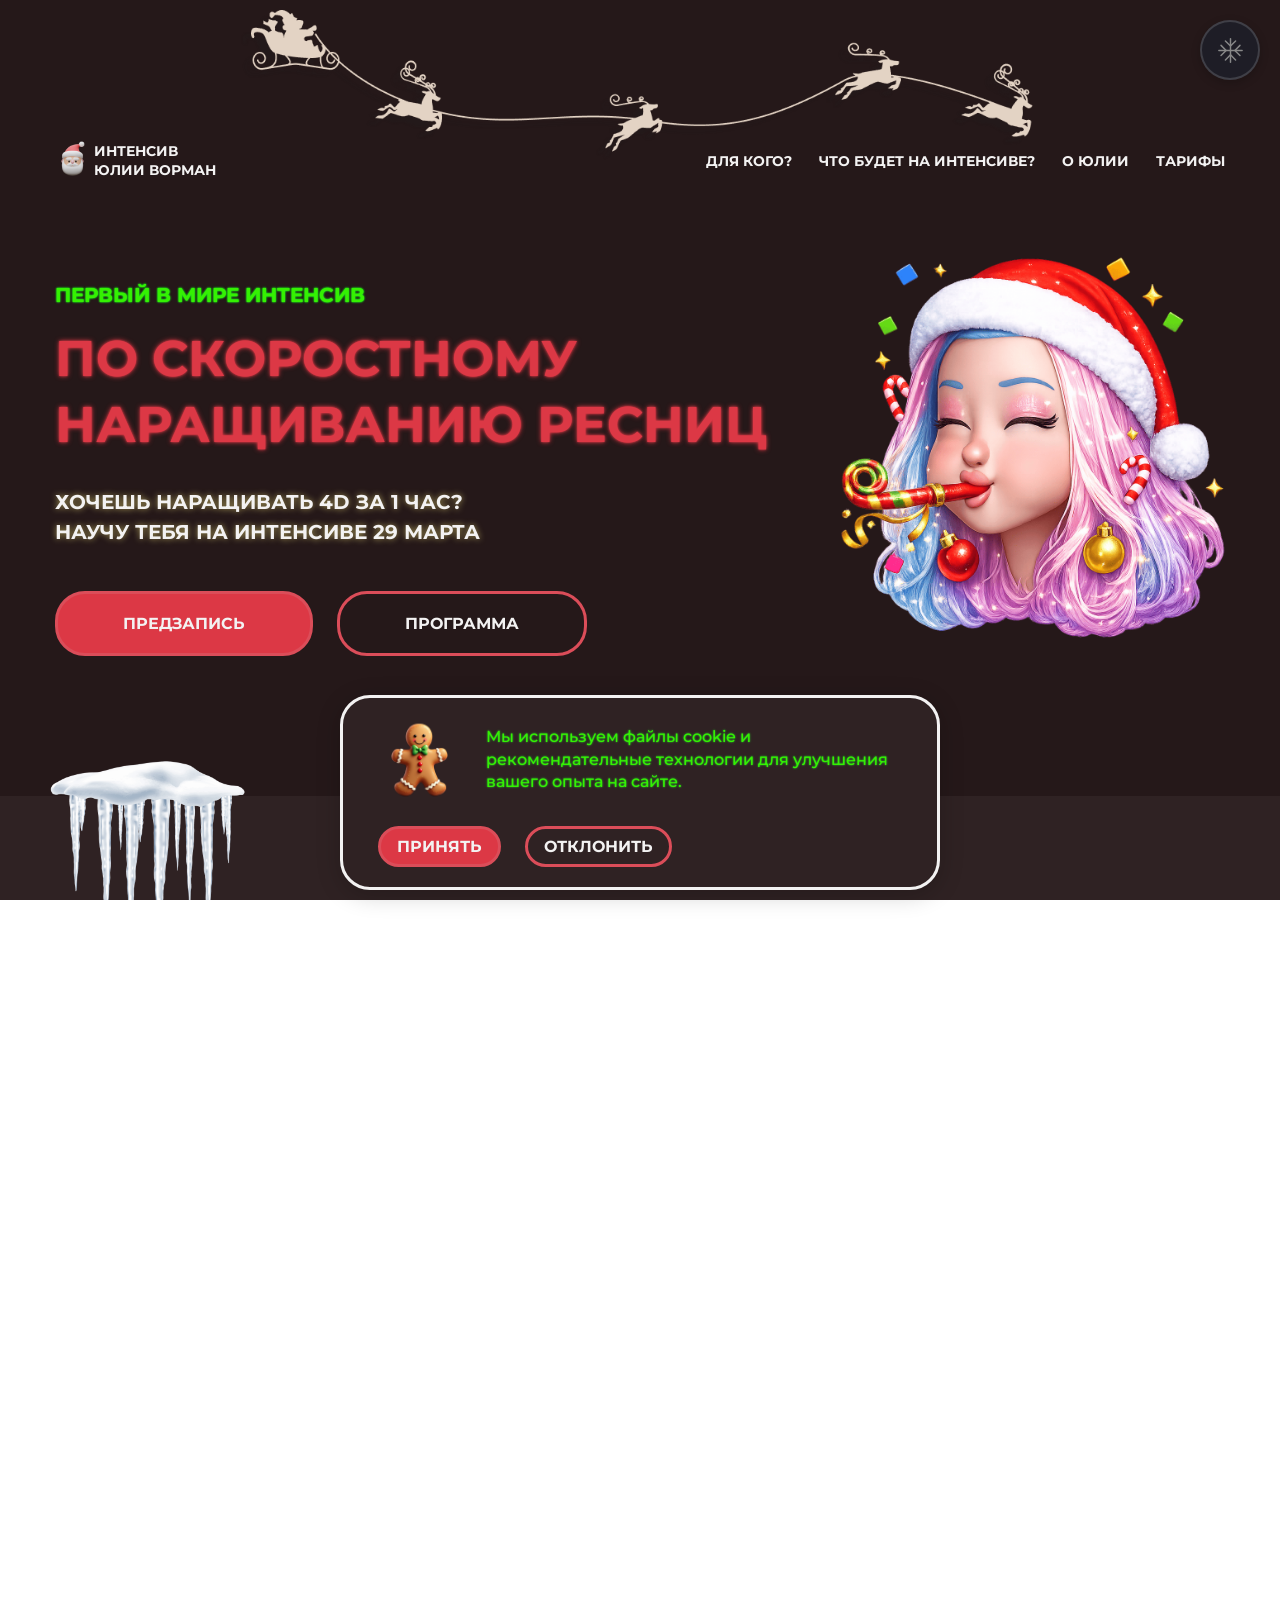
==== commit 70f8598b: "update" ====
--- a/index.html
+++ b/index.html
@@ -700,5 +700,34 @@
     <div class="snow-container"></div>
 
     <script src="./js/script.js"></script>
+
+    <!-- <script>
+    document.documentElement.classList.add("no-scroll");
+    document.body.classList.add("no-scroll");
+
+    window.addEventListener("load", function () {
+        setTimeout(function () {
+            document.documentElement.classList.remove("no-scroll");
+            document.body.classList.remove("no-scroll");
+        }, 4500);
+    });
+    </script> -->
+
+    <script>
+    document.addEventListener("DOMContentLoaded", function () {
+        const preloader = document.querySelector(".preloader");
+        if (!preloader) return;
+
+        document.documentElement.classList.add("no-scroll");
+        document.body.classList.add("no-scroll");
+
+        window.addEventListener("load", function () {
+            setTimeout(function () {
+                document.documentElement.classList.remove("no-scroll");
+                document.body.classList.remove("no-scroll");
+            }, 4500);
+        });
+    });
+    </script>
 </body>
 </html>
--- a/css/style.css
+++ b/css/style.css
@@ -242,6 +242,8 @@
     width: auto;
     color: var(--green-color);
     text-shadow: 0 0 2px #2ce72c, 0 0 2px #00ff00;
+
+    touch-action: none;
 }
 
 @keyframes textAppear {
@@ -274,6 +276,12 @@
 }
 
 /* Общие стили для всей страницы */
+html.no-scroll,
+body.no-scroll {
+    overflow: hidden;
+    height: 100%;
+}
+
 body {
     overflow-x: hidden;
     -webkit-touch-callout: none; /* iOS Safari */
@@ -307,7 +315,7 @@
 
 /* БУРГЕР-МЕНЮ (БАЗОВЫЕ СТИЛИ) */
 .burger-menu {
-    display: none; /* Скрыто на десктопе по умолчанию */
+    display: none;
     background: transparent;
     border: none;
     cursor: pointer;
@@ -333,7 +341,7 @@
     visibility: hidden;
 }
 
-/* Когда меню открыто - показываем крестик, скрываем бургер */
+/* Когда меню открыто - показ крестика, скрыт бургер */
 .burger-menu.active .menu-icon {
     opacity: 0;
     visibility: hidden;
@@ -731,7 +739,7 @@
     z-index: 1;
 }
 
-/* Создаем градиентную границу через псевдоэлемент */
+/* Градиентная граница через псевдоэлемент */
 .program__content--list::before {
     content: '';
     position: absolute;
@@ -914,7 +922,7 @@
     font-weight: 700;
 }
 
-/* Стили для индикаторов - Уменьшаем расстояние между колонками */
+/* Стили для индикаторов - Уменьшено расстояние между колонками */
 .indicators {
     display: flex;
     flex-direction: column;
@@ -2475,4 +2483,4 @@
     color: var(--title-color-dark);
     box-shadow: 0 0 15px rgba(219, 77, 89, 0.6), inset 0 0 15px rgba(219, 77, 89, 0.1);
     text-shadow: 0 0 5px rgba(219, 77, 89, 0.5), 0 0 10px rgba(219, 77, 89, 0.3);
-}+}
--- a/css/media.css
+++ b/css/media.css
@@ -340,7 +340,7 @@
         pointer-events: none;
     }
 
-    /* Показываем гирлянду только когда меню активно */
+    /* Показ гирлянды только когда меню активно */
     .nav.active .girland_new_year {
         display: block;
     }
@@ -638,7 +638,7 @@
         font-family: var(--font-family);
         font-weight: 700;
         font-size: 30px;
-        text-align: center !important; /* Принудительно */
+        text-align: center !important;
         margin-left: 0 !important;
         margin-right: 0 !important;
         width: 100% !important;
@@ -687,7 +687,7 @@
         font-family: var(--font-family);
         font-weight: 700;
         font-size: 30px;
-        text-align: center !important; /* Принудительно */
+        text-align: center !important;
         margin-left: 0 !important;
         margin-right: 0 !important;
         width: 100% !important;
@@ -707,7 +707,7 @@
         margin-bottom: 25px;
     }
 
-    /* Стили для индикаторов - Уменьшаем расстояние между колонками */
+    /* Стили для индикаторов - Уменьшено расстояние между колонками */
     .indicators {
         display: flex;
         flex-direction: column;
@@ -774,7 +774,7 @@
         font-weight: 700;
         font-size: 30px;
         line-height: 150%;
-        text-align: center !important; /* Принудительно */
+        text-align: center !important;
         margin-left: 0 !important;
         margin-right: 0 !important;
         width: 100% !important;
@@ -923,7 +923,7 @@
     
     .list__lessons__desc {
         order: -1;
-        text-align: center !important; /* Принудительно */
+        text-align: center !important;
         margin-left: 0 !important;
         margin-right: 0 !important;
         width: 100% !important;
@@ -1436,7 +1436,7 @@
         width: 45px;
         height: 45px;
         top: 30px;
-        right: 10px;
+        right: 40px;
     }
     
     .snowflake-svg {
@@ -1444,12 +1444,12 @@
         height: 30px;
     }
     
-    /* Уменьшаем количество снежинок для производительности */
+    /* Уменьшено количество снежинок для производительности */
     .snow-container .snowflake:nth-child(n+31) {
-        display: none; /* Скрываем часть снежинок на мобильных */
-    }
-    
-    /* Уменьшаем размеры снежинок */
+        display: none;
+    }
+    
+    /* Уменьшены размеры снежинок */
     .snowflake.small svg {
         width: 8px;
         height: 8px;
@@ -1467,7 +1467,7 @@
         height: 20px;
     }
     
-    /* Увеличиваем скорость анимаций */
+    /* Увеличена скорость анимаций */
     .snowflake.s1 { animation-duration: 14s !important; }
     .snowflake.s2 { animation-duration: 12s !important; }
     .snowflake.s3 { animation-duration: 13s !important; }
@@ -1748,7 +1748,7 @@
         transition: opacity 0.3s ease;
     }
 
-    /* Скрываем логотип когда меню открыто */
+    /* Скрыт логотип когда меню открыто */
     .nav.active ~ .container .header__logo {
         opacity: 0;
         pointer-events: none;
@@ -1842,7 +1842,7 @@
         pointer-events: none;
     }
 
-    /* Показываем гирлянду только когда меню активно */
+    /* Показ гирлянды только когда меню активно */
     .nav.active .girland_new_year {
         display: block;
     }
@@ -2239,7 +2239,7 @@
         text-align: center;
     }
 
-    /* Стили для индикаторов - Уменьшаем расстояние между колонками */
+    /* Стили для индикаторов - Уменьшено расстояние между колонками */
     .indicators {
         display: flex;
         flex-direction: column;
@@ -2892,7 +2892,7 @@
         width: 50px;
         height: 50px;
         top: 25px;
-        right: 15px;
+        right: 52px;
     }
     
     .snowflake-svg {
@@ -2905,7 +2905,7 @@
         color: var(--snowflake-color);
     }
     
-    /* Немного уменьшаем количество снежинок */
+    /* Немного уменьшено количество снежинок */
     .snow-container .snowflake:nth-child(n+36) {
         display: none;
     }
@@ -3063,7 +3063,7 @@
         height: 35px;
     }
     
-    /* Показываем мобильную навигацию */
+    /* Пока мобильной навигации */
     .nav {
         display: none;
         position: fixed;
@@ -3132,7 +3132,7 @@
         pointer-events: none;
     }
 
-    /* Показываем гирлянду только когда меню активно */
+    /* Показ гирлянды только когда меню активно */
     .nav.active .girland_new_year {
         display: block;
     }
@@ -3510,7 +3510,7 @@
         font-weight: 700;
     }
 
-    /* Стили для индикаторов - Уменьшаем расстояние между колонками */
+    /* Стили для индикаторов - Уменьшено расстояние между колонками */
     .indicators {
         display: flex;
         flex-direction: column;
@@ -4137,8 +4137,8 @@
     .snow-toggle-btn {
         width: 55px;
         height: 55px;
-        top: 25px;
-        right: 25px;
+        top: 55px;
+        right: 35px;
     }
     
     .snowflake-svg {
@@ -4148,10 +4148,10 @@
     
     /* Оптимальное количество снежинок */
     .snow-container .snowflake:nth-child(n+41) {
-        display: none; /* Показываем 40 снежинок */
-    }
-    
-    /* Уменьшаем размеры снежинок для лучшей производительности */
+        display: none;
+    }
+    
+    /* Уменьшены размеры снежинок для лучшей производительности */
     .snowflake.small svg {
         width: 9px;
         height: 9px;
@@ -4169,7 +4169,7 @@
         height: 21px;
     }
     
-    /* Оптимизируем анимации для средних экранов */
+    /* Оптимизирована анимация для средних экранов */
     .snowflake.s1 { animation-duration: 20s !important; }
     .snowflake.s2 { animation-duration: 18s !important; }
     .snowflake.s3 { animation-duration: 19s !important; }
@@ -4214,7 +4214,7 @@
     .snowflake.s39 { animation-duration: 18s !important; }
     .snowflake.s40 { animation-duration: 17s !important; }
     
-    /* Уменьшаем разброс снежинок по горизонтали чтобы не было скролла */
+    /* Уменьшен разброс снежинок по горизонтали чтобы не было скролла */
     .snowflake.s1 { left: 3%; }
     .snowflake.s2 { left: 11%; }
     .snowflake.s3 { left: 19%; }
@@ -4259,7 +4259,7 @@
     .snowflake.s39 { left: 25%; }
     .snowflake.s40 { left: 33%; }
     
-    /* Уменьшаем горизонтальное смещение в анимациях */
+    /* Уменьшено горизонтальное смещение в анимациях */
     @keyframes snowfall-svg-slow1-tablet {
         0% {
             transform: translateY(-100px) translateX(0) rotate(0deg);
@@ -4272,7 +4272,7 @@
             opacity: 0.7;
         }
         100% {
-            transform: translateY(100vh) translateX(15px) rotate(180deg); /* Меньше смещение */
+            transform: translateY(100vh) translateX(15px) rotate(180deg);
             opacity: 0;
         }
     }
@@ -4289,7 +4289,7 @@
             opacity: 0.6;
         }
         100% {
-            transform: translateY(100vh) translateX(12px) rotate(360deg); /* Меньше смещение */
+            transform: translateY(100vh) translateX(12px) rotate(360deg);
             opacity: 0;
         }
     }
@@ -4306,7 +4306,7 @@
             opacity: 0.6;
         }
         100% {
-            transform: translateY(100vh) translateX(10px) rotate(90deg); /* Меньше смещение */
+            transform: translateY(100vh) translateX(10px) rotate(90deg);
             opacity: 0;
         }
     }
@@ -4789,7 +4789,7 @@
         text-align: center;
     }
 
-    /* Стили для индикаторов - Уменьшаем расстояние между колонками */
+    /* Стили для индикаторов - Уменьшено расстояние между колонками */
     .indicators {
         display: flex;
         flex-direction: column;
@@ -5464,8 +5464,8 @@
     .snow-toggle-btn {
         width: 58px;
         height: 58px;
-        top: 30px;
-        right: 30px;
+        top: 80px;
+        right: 35px;
     }
     
     .snowflake-svg {
@@ -5473,7 +5473,7 @@
         height: 34px;
     }
     
-    /* Используем все 40 снежинок */
+    /* Используется все 40 снежинок */
     .snow-container .snowflake:nth-child(n+41) {
         display: none;
     }
@@ -5500,7 +5500,7 @@
         opacity: 1;
     }
     
-    /* Оптимизируем скорость анимаций для больших экранов */
+    /* Оптимизирована скорость анимаций для больших экранов */
     .snowflake.s1 { animation-duration: 22s !important; }
     .snowflake.s2 { animation-duration: 20s !important; }
     .snowflake.s3 { animation-duration: 21s !important; }
@@ -5545,7 +5545,7 @@
     .snowflake.s39 { animation-duration: 20s !important; }
     .snowflake.s40 { animation-duration: 19s !important; }
     
-    /* Добавляем несколько дополнительных снежинок для плотности */
+    /* Добавлено несколько дополнительных снежинок для плотности */
     .snowflake.s41 {
         display: block !important;
         left: 6%;
@@ -5631,7 +5631,7 @@
         width: 19px; height: 19px; opacity: 0.9;
     }
     
-    /* Улучшаем распределение снежинок */
+    /* Улучшено распределение снежинок */
     .snowflake.s1 { left: 4%; }
     .snowflake.s2 { left: 12%; }
     .snowflake.s3 { left: 20%; }
@@ -5663,12 +5663,12 @@
         opacity: 0.85;
     }
     
-    /* Улучшаем видимость на темном фоне */
+    /* Улучшена видимость на темном фоне */
     .snowflake svg {
         filter: drop-shadow(0 0 1px rgba(255, 255, 255, 0.4));
     }
     
-    /* Предотвращаем выход за границы экрана */
+    /* Предотвращён выход за границы экрана */
     .snow-container {
         overflow: hidden;
     }
@@ -5681,4 +5681,4 @@
     .snowflake.s41, .snowflake.s43 {
         animation: snowfall-svg-very-slow1 25s linear infinite, twinkle-slow 7s ease-in-out infinite !important;
     }
-}+}
